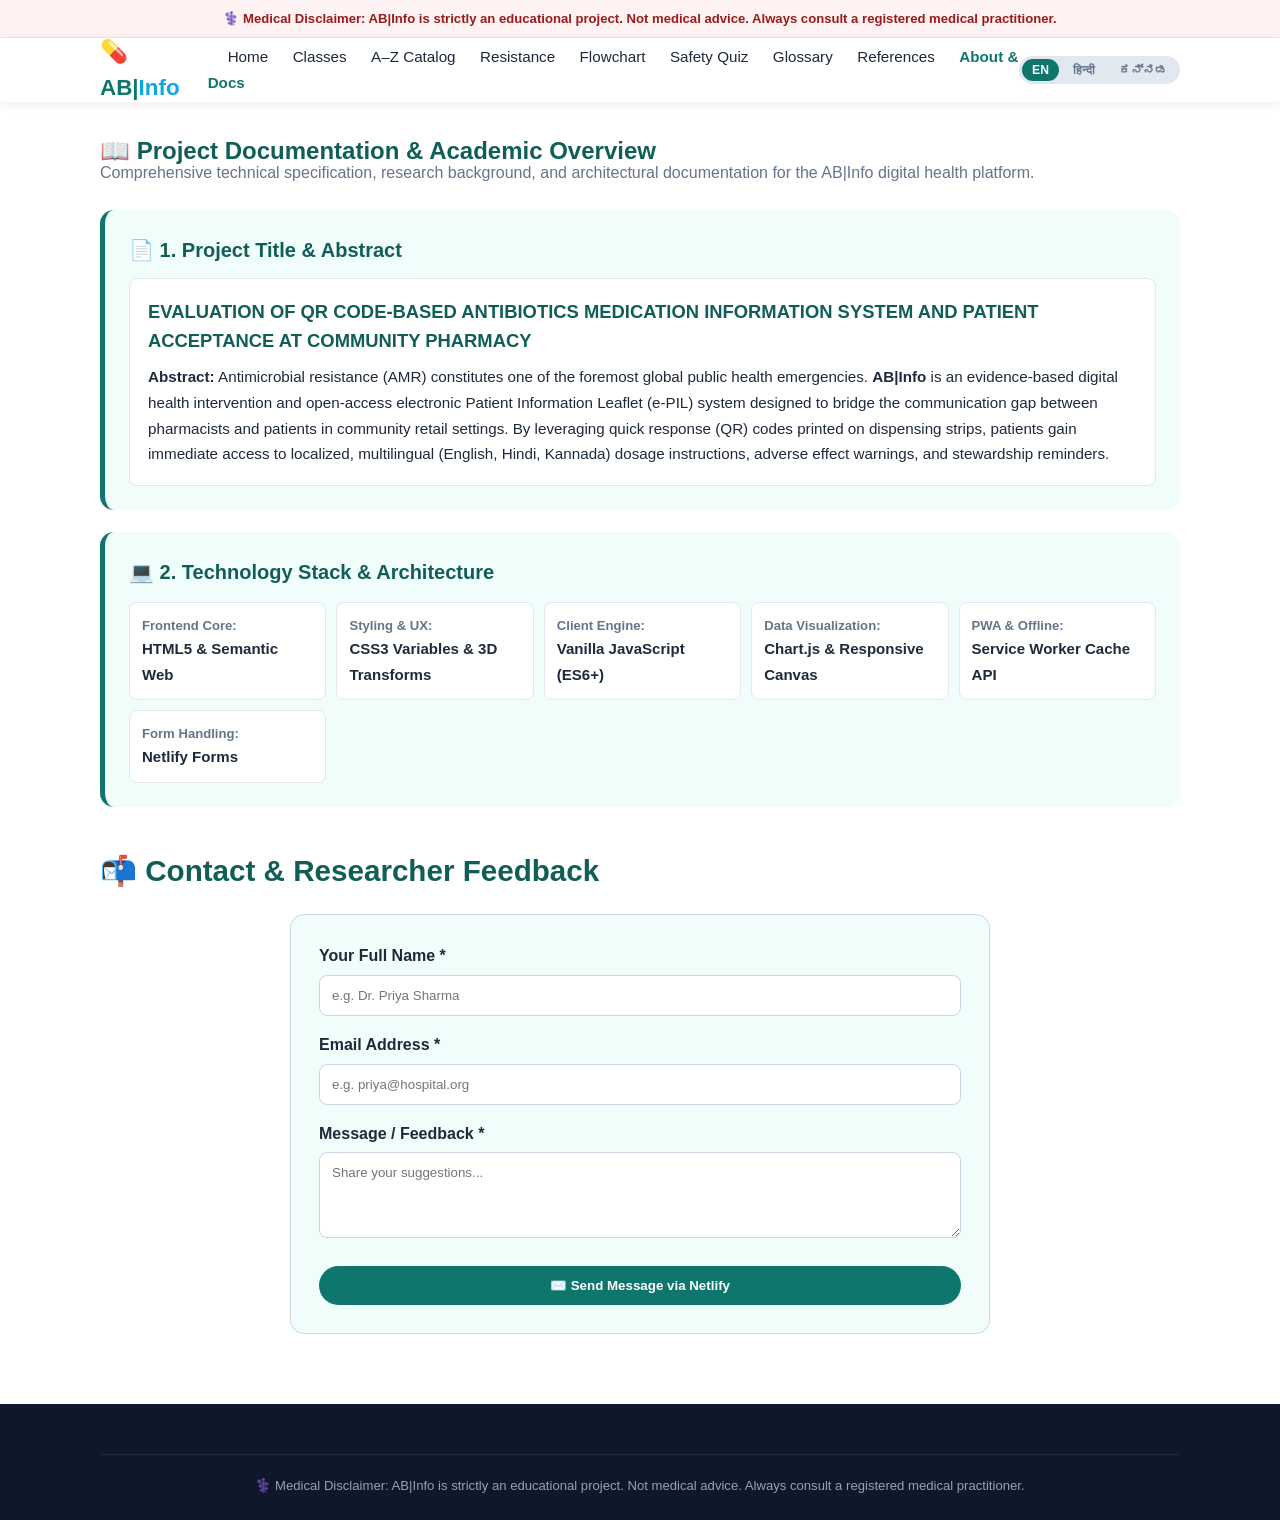
==== about.html @ 10c26415 "Add files via upload" ====
<!DOCTYPE html>
<html lang="en">
<head>
  <meta charset="UTF-8" />
  <meta name="viewport" content="width=device-width, initial-scale=1.0" />
  <title>About &amp; Project Documentation | AB|Info</title>
  <meta name="description" content="Academic project documentation: Abstract, Objectives, Architecture, Tech Stack, and Community Pharmacy QR Integration." />
  <link rel="icon" type="image/svg+xml" href="favicon.svg" />
  <link rel="manifest" href="manifest.json" />
  <meta name="theme-color" content="#0f766e" />
  <link rel="stylesheet" href="style.css" />
</head>
<body>

  <aside class="top-disclaimer-banner" role="note" aria-label="Medical Disclaimer">
    <div class="container">
      <span data-i18n="disclaimerText">⚕️ Medical Disclaimer: AB|Info is strictly an educational project. Not medical advice. Always consult a registered medical practitioner.</span>
    </div>
  </aside>

  <header class="navbar" role="banner">
    <div class="container nav-inner">
      <a href="index.html" class="logo" aria-label="AB|Info Homepage">💊 AB|<span>Info</span></a>
      <button class="menu-btn" id="menuBtn" aria-label="Toggle navigation menu" aria-expanded="false">☰</button>
      <nav class="nav-links" id="navLinks" role="navigation" aria-label="Main Navigation">
        <a href="index.html" data-i18n="navHome">Home</a>
        <a href="classes.html" data-i18n="navClasses">Classes (21)</a>
        <a href="index.html#drugs" data-i18n="navDatabase">A–Z Catalog</a>
        <a href="index.html#resistance" data-i18n="navResistance">Resistance</a>
        <a href="index.html#flowchart" data-i18n="navFlowchart">Flowchart</a>
        <a href="index.html#quiz" data-i18n="navQuiz">Quiz</a>
        <a href="glossary.html" data-i18n="navGlossary">Glossary</a>
        <a href="references.html" data-i18n="navReferences">References</a>
        <a href="about.html" class="active-nav" data-i18n="navAbout">About &amp; Docs</a>
      </nav>

      <div class="nav-utils">
        <div class="lang-selector" aria-label="Language selector">
          <button class="lang-btn active" data-lang="en">EN</button>
          <button class="lang-btn" data-lang="hi">हिन्दी</button>
          <button class="lang-btn" data-lang="kn">ಕನ್ನಡ</button>
        </div>
      </div>
    </div>
  </header>

  <main class="container">
    <section id="about-docs" style="margin-top: 30px;">
      <h1>📖 Project Documentation &amp; Academic Overview</h1>
      <p class="section-sub">Comprehensive technical specification, research background, and architectural documentation for the AB|Info digital health platform.</p>

      <article class="detail-card">
        <h2>📄 1. Project Title &amp; Abstract</h2>
        <div style="background: #ffffff; padding: 18px; border-radius: 8px; border: 1px solid #e2e8f0; margin-top: 10px;">
          <h3 style="color: var(--primary-dark); font-size: 1.15rem; margin-bottom: 8px;">
            EVALUATION OF QR CODE-BASED ANTIBIOTICS MEDICATION INFORMATION SYSTEM AND PATIENT ACCEPTANCE AT COMMUNITY PHARMACY
          </h3>
          <p style="color: var(--text); font-size: 0.95rem; line-height: 1.7;">
            <strong>Abstract:</strong> Antimicrobial resistance (AMR) constitutes one of the foremost global public health emergencies. <strong>AB|Info</strong> is an evidence-based digital health intervention and open-access electronic Patient Information Leaflet (e-PIL) system designed to bridge the communication gap between pharmacists and patients in community retail settings. By leveraging quick response (QR) codes printed on dispensing strips, patients gain immediate access to localized, multilingual (English, Hindi, Kannada) dosage instructions, adverse effect warnings, and stewardship reminders.
          </p>
        </div>
      </article>

      <article class="detail-card">
        <h2>💻 2. Technology Stack &amp; Architecture</h2>
        <div class="spectrum-grid" style="margin-top: 14px;">
          <div class="spectrum-item"><strong>Frontend Core:</strong> <span>HTML5 &amp; Semantic Web</span></div>
          <div class="spectrum-item"><strong>Styling &amp; UX:</strong> <span>CSS3 Variables &amp; 3D Transforms</span></div>
          <div class="spectrum-item"><strong>Client Engine:</strong> <span>Vanilla JavaScript (ES6+)</span></div>
          <div class="spectrum-item"><strong>Data Visualization:</strong> <span>Chart.js &amp; Responsive Canvas</span></div>
          <div class="spectrum-item"><strong>PWA &amp; Offline:</strong> <span>Service Worker Cache API</span></div>
          <div class="spectrum-item"><strong>Form Handling:</strong> <span>Netlify Forms</span></div>
        </div>
      </article>

      <!-- Feedback Form -->
      <section id="contact" style="margin-top: 40px;">
        <h2>📬 Contact &amp; Researcher Feedback</h2>
        <div style="background: var(--bg-light); border: 1px solid #cbd5e1; border-radius: var(--radius); padding: 28px; max-width: 700px; margin: 20px auto 0;">
          <form name="contact" method="POST" data-netlify="true" netlify-honeypot="bot-field" id="contactForm">
            <input type="hidden" name="form-name" value="contact" />
            <p style="display: none;"><label>Don’t fill this out: <input name="bot-field" /></label></p>

            <div style="margin-bottom: 16px;">
              <label for="name" style="display: block; font-weight: 600; margin-bottom: 6px;">Your Full Name *</label>
              <input type="text" id="name" name="name" required placeholder="e.g. Dr. Priya Sharma" style="width: 100%; padding: 12px; border: 1px solid #cbd5e1; border-radius: 8px;" />
            </div>

            <div style="margin-bottom: 16px;">
              <label for="email" style="display: block; font-weight: 600; margin-bottom: 6px;">Email Address *</label>
              <input type="email" id="email" name="email" required placeholder="e.g. priya@hospital.org" style="width: 100%; padding: 12px; border: 1px solid #cbd5e1; border-radius: 8px;" />
            </div>

            <div style="margin-bottom: 20px;">
              <label for="message" style="display: block; font-weight: 600; margin-bottom: 6px;">Message / Feedback *</label>
              <textarea id="message" name="message" rows="4" required placeholder="Share your suggestions..." style="width: 100%; padding: 12px; border: 1px solid #cbd5e1; border-radius: 8px; font-family: inherit;"></textarea>
            </div>

            <button type="submit" class="btn-primary" style="border: none; cursor: pointer; width: 100%;">
              ✉️ Send Message via Netlify
            </button>
          </form>
        </div>
      </section>
    </section>
  </main>

  <footer role="contentinfo">
    <div class="container">
      <div class="footer-bottom">
        <p data-i18n="disclaimerText">⚕️ Educational purposes only. Not medical advice. Always consult a registered medical practitioner.</p>
      </div>
    </div>
  </footer>

  <script src="i18n.js"></script>
  <script src="navbar.js"></script>
</body>
</html>
---- style.css ----
/* ===== RESET & VARIABLES ===== */
* { margin: 0; padding: 0; box-sizing: border-box; }

:root {
  --primary: #0f766e;
  --primary-dark: #115e59;
  --accent: #0ea5e9;
  --bg-light: #f0fdfa;
  --text: #1e293b;
  --text-muted: #64748b;
  --white: #ffffff;
  --radius: 14px;
}

body {
  font-family: "Segoe UI", -apple-system, BlinkMacSystemFont, Arial, sans-serif;
  color: var(--text);
  line-height: 1.6;
  background: var(--white);
}

.container { max-width: 1120px; margin: 0 auto; padding: 0 20px; }
h1, h2, h3 { color: var(--primary-dark); font-weight: 700; }
h2 { font-size: 1.85rem; margin: 40px 0 20px; }
.section-sub { color: var(--text-muted); margin: -10px 0 24px; font-size: 1rem; }

/* ===== MEDICAL DISCLAIMER BANNER ===== */
.top-disclaimer-banner {
  background: #fef2f2;
  border-bottom: 1px solid #fee2e2;
  padding: 8px 0;
  text-align: center;
  font-size: 0.82rem;
  color: #991b1b;
  font-weight: 600;
}

/* ===== DUAL LEARNING PATH BANNER ===== */
.path-selector-bar {
  background: #f1f5f9;
  border-bottom: 1px solid #cbd5e1;
  padding: 10px 0;
}
.path-inner {
  display: flex;
  align-items: center;
  justify-content: space-between;
  flex-wrap: wrap;
  gap: 10px;
}
.path-label {
  font-size: 0.88rem;
  font-weight: 700;
  color: var(--text);
}
.path-buttons {
  display: flex;
  gap: 8px;
  flex-wrap: wrap;
}
.path-btn {
  border: 1px solid #94a3b8;
  background: #ffffff;
  padding: 6px 14px;
  border-radius: 50px;
  font-size: 0.82rem;
  font-weight: 700;
  cursor: pointer;
  color: var(--text);
  transition: all 0.2s ease;
}
.path-btn:hover {
  border-color: var(--primary);
  color: var(--primary);
}
.path-btn.active {
  background: var(--primary);
  color: #ffffff;
  border-color: var(--primary);
  box-shadow: 0 2px 8px rgba(15, 118, 110, 0.25);
}

/* DUAL MODE VISIBILITY TOGGLES */
body.path-public .academic-view { display: none !important; }
body.path-academic .public-view { display: none !important; }

/* ===== NAVBAR ===== */
.navbar {
  position: sticky; top: 0; z-index: 100;
  background: var(--white);
  box-shadow: 0 2px 10px rgba(0,0,0,.08);
}
.nav-inner {
  display: flex; align-items: center; justify-content: space-between;
  height: 64px;
}
.logo { font-size: 1.4rem; font-weight: bold; color: var(--primary); text-decoration: none; }
.logo span { color: var(--accent); }
.nav-links a {
  margin-left: 20px; text-decoration: none;
  color: var(--text); font-weight: 500; font-size: 0.95rem;
}
.nav-links a:hover, .nav-links a.active-nav { color: var(--primary); font-weight: 700; }
.menu-btn { display: none; font-size: 1.5rem; background: none; border: none; cursor: pointer; color: var(--primary-dark); }

.nav-utils { display: flex; align-items: center; gap: 12px; }
.lang-selector {
  display: flex;
  gap: 4px;
  background: #e2e8f0;
  padding: 3px;
  border-radius: 50px;
}
.lang-btn {
  border: none;
  background: transparent;
  padding: 4px 10px;
  border-radius: 50px;
  font-size: 0.76rem;
  font-weight: 700;
  cursor: pointer;
  color: var(--text-muted);
}
.lang-btn.active {
  background: var(--primary);
  color: #ffffff;
}

/* ===== HERO ===== */
.hero {
  background: linear-gradient(135deg, #0f766e, #0284c7);
  color: var(--white);
  text-align: center;
  padding: 60px 20px 70px;
}
.hero h1 { font-size: clamp(1.8rem, 4vw, 2.8rem); margin-bottom: 12px; color: #ffffff; }
.hero p { max-width: 650px; margin: 0 auto 24px; opacity: .95; font-size: 1.05rem; }
.hero-note { font-size: .85rem; margin-top: 16px; opacity: .85; }

.search-box { text-align: center; }
.search-box input {
  width: 100%; max-width: 540px;
  padding: 14px 22px;
  border: none; border-radius: 50px;
  font-size: 1rem;
  box-shadow: 0 8px 24px rgba(0,0,0,.16);
  outline: none;
}

/* ===== FILTER TABS & BUTTONS ===== */
.filter-wrapper {
  display: flex; flex-wrap: wrap; gap: 8px; justify-content: center; margin: 20px 0 10px;
}
.filter-pill {
  border: 1px solid #cbd5e1; background: #ffffff;
  padding: 7px 16px; border-radius: 50px;
  font-size: 0.88rem; font-weight: 600;
  cursor: pointer; color: var(--text-muted);
  transition: all 0.2s ease;
}
.filter-pill:hover { border-color: var(--primary); color: var(--primary); }
.filter-pill.active {
  background: var(--primary); color: #ffffff; border-color: var(--primary);
}

.btn-primary {
  display: inline-block;
  background: var(--primary); color: #fff;
  padding: 12px 26px; border-radius: 50px;
  text-decoration: none; font-weight: 700;
  transition: background 0.2s ease;
}
.btn-primary:hover { background: var(--primary-dark); }

.btn-outline {
  background: #ffffff; color: var(--primary);
  border: 1.5px solid var(--primary);
  padding: 6px 14px; border-radius: 50px;
  font-size: 0.82rem; font-weight: 700; cursor: pointer;
}
.btn-outline.active { background: var(--primary); color: #ffffff; }

/* ===== BADGES & AWARE TAGS ===== */
.badge {
  display: inline-block; margin: 4px 4px 4px 0;
  padding: 3px 10px; border-radius: 50px;
  font-size: .74rem; font-weight: 700; color: var(--white);
}
.aware-access { background-color: #16a34a !important; color: #ffffff !important; }
.aware-watch { background-color: #d97706 !important; color: #ffffff !important; }
.aware-reserve { background-color: #dc2626 !important; color: #ffffff !important; }

.schedule-h1-tag {
  background: #fee2e2; color: #991b1b;
  border: 1px solid #f87171;
  padding: 2px 7px; border-radius: 4px;
  font-size: 0.72rem; font-weight: 800;
  letter-spacing: 0.5px;
}

/* ===== DRUG CARDS (GRID) ===== */
.drug-grid {
  display: grid; gap: 20px;
  grid-template-columns: repeat(auto-fill, minmax(280px, 1fr));
}
.drug-card {
  border: 1px solid #e2e8f0; border-radius: var(--radius);
  padding: 20px; text-decoration: none; color: inherit;
  display: flex; flex-direction: column; justify-content: space-between;
  transition: transform .2s ease, box-shadow .2s ease;
  background: #ffffff;
}
.drug-card:hover {
  transform: translateY(-4px); box-shadow: 0 12px 24px rgba(0,0,0,.10);
}
.drug-card h3 { font-size: 1.15rem; margin-bottom: 4px; color: var(--primary-dark); }
.brand-names { font-size: .84rem; color: var(--text-muted); font-style: italic; }
.treats-list { list-style: none; margin: 10px 0; font-size: 0.88rem; }
.treats-list li::before { content: "• "; color: var(--accent); font-weight: bold; }
.read-more { margin-top: 12px; font-size: .88rem; font-weight: 700; color: var(--accent); }
.no-results { text-align: center; padding: 40px 0; color: var(--text-muted); }

/* ===== INTERACTIVE SYMPTOM FLOWCHART ===== */
.flowchart-box {
  background: var(--bg-light);
  border: 2px solid #99f6e4;
  border-radius: var(--radius);
  padding: 28px;
}
.flow-card h3 { font-size: 1.25rem; margin-bottom: 18px; }
.flow-buttons {
  display: grid; gap: 12px;
  grid-template-columns: repeat(auto-fit, minmax(240px, 1fr));
}
.flow-btn {
  background: #ffffff; border: 1.5px solid #cbd5e1;
  padding: 14px 18px; border-radius: 10px;
  font-size: 0.95rem; font-weight: 600; text-align: left;
  cursor: pointer; transition: all 0.2s ease; color: var(--text);
}
.flow-btn:hover {
  border-color: var(--primary); background: #f0fdfa; transform: translateX(3px);
}
.flow-outcome {
  border-radius: 10px; padding: 22px;
}
.flow-viral {
  background: #fef2f2; border-left: 6px solid #dc2626; color: #991b1b;
}
.flow-viral h3 { color: #dc2626; }
.flow-eval {
  background: #fffbeb; border-left: 6px solid #d97706; color: #92400e;
}
.flow-eval h3 { color: #d97706; }
.flow-action {
  margin-top: 12px; background: rgba(255,255,255,0.7);
  padding: 10px 14px; border-radius: 6px; font-weight: 600;
}

/* ===== 3D MYTH-BUSTING FLIP CARDS ===== */
.flip-cards-grid {
  display: grid; gap: 20px;
  grid-template-columns: repeat(auto-fill, minmax(260px, 1fr));
}
.flip-card {
  background-color: transparent;
  height: 240px;
  perspective: 1000px;
  cursor: pointer;
}
.flip-card-inner {
  position: relative; width: 100%; height: 100%;
  text-align: center;
  transition: transform 0.6s cubic-bezier(0.4, 0, 0.2, 1);
  transform-style: preserve-3d;
  box-shadow: 0 4px 12px rgba(0,0,0,0.08);
  border-radius: var(--radius);
}
.flip-card:hover .flip-card-inner {
  transform: rotateY(180deg);
}
.flip-card-front, .flip-card-back {
  position: absolute; width: 100%; height: 100%;
  -webkit-backface-visibility: hidden;
  backface-visibility: hidden;
  border-radius: var(--radius);
  padding: 24px 20px;
  display: flex; flex-direction: column;
  justify-content: center; align-items: center;
}
.flip-card-front {
  background: #f8fafc; border: 1.5px solid #e2e8f0;
}
.flip-card-front h3 { color: #b91c1c; margin: 8px 0; font-size: 1.15rem; }
.flip-card-front p { font-size: 0.92rem; color: var(--text); font-style: italic; }
.flip-hint { margin-top: 12px; font-size: 0.76rem; color: var(--text-muted); font-weight: 700; text-transform: uppercase; }
.flip-icon { font-size: 2rem; }

.flip-card-back {
  background: #f0fdf4; border: 2px solid #22c55e;
  transform: rotateY(180deg);
}
.flip-card-back h3 { color: #15803d; margin: 8px 0; font-size: 1.15rem; }
.flip-card-back p { font-size: 0.88rem; color: #166534; line-height: 1.5; font-weight: 500; }

/* ===== 10-MCQ QUIZ ENGINE ===== */
.quiz-card {
  background: #ffffff; border: 1px solid #e2e8f0;
  border-radius: var(--radius); padding: 22px;
  margin-bottom: 18px; box-shadow: 0 2px 8px rgba(0,0,0,0.04);
}
.quiz-options { display: grid; gap: 8px; margin-top: 10px; }
.quiz-option-label {
  display: flex; align-items: center; gap: 10px;
  padding: 10px 14px; border: 1px solid #cbd5e1;
  border-radius: 8px; cursor: pointer; transition: background 0.15s;
}
.quiz-option-label:hover { background: var(--bg-light); border-color: var(--primary); }
.quiz-option-label input { cursor: pointer; }
.correct-opt { background: #dcfce7 !important; border-color: #22c55e !important; color: #15803d !important; font-weight: 700; }
.incorrect-opt { background: #fee2e2 !important; border-color: #ef4444 !important; color: #991b1b !important; }

/* ===== RESISTANCE SECTION (DARK THEME) ===== */
.resistance-section {
  margin-top: 60px; padding: 60px 0 50px;
  background: linear-gradient(135deg, #0f172a 0%, #134e4a 100%);
  color: #e2e8f0;
}
.resistance-title { color: #ffffff; font-size: 2rem; margin-bottom: 10px; }
.resistance-intro { max-width: 680px; color: #94a3b8; margin-bottom: 36px; }

.stat-grid {
  display: grid; gap: 18px;
  grid-template-columns: repeat(auto-fit, minmax(230px, 1fr));
}
.stat-card {
  background: rgba(255,255,255,.05); border: 1px solid rgba(255,255,255,.12);
  border-radius: var(--radius); padding: 24px 20px;
}
.stat-number { font-size: 2.8rem; font-weight: 800; color: #fbbf24; line-height: 1.1; }
.stat-label { margin: 10px 0 14px; font-size: .92rem; color: #cbd5e1; }
.stat-source {
  font-size: .74rem; text-transform: uppercase; color: #5eead4;
  background: rgba(94,234,212,.08); padding: 4px 10px; border-radius: 50px;
}

.trend-box {
  margin-top: 36px; background: rgba(255,255,255,.04);
  border: 1px solid rgba(255,255,255,.12); border-radius: var(--radius); padding: 26px;
}
.trend-box h3 { color: #fff; margin-bottom: 20px; }
.trend-row { display: flex; align-items: center; gap: 14px; margin-bottom: 14px; flex-wrap: wrap; }
.trend-label { width: 190px; flex-shrink: 0; font-size: .88rem; font-weight: 600; color: #cbd5e1; }
.trend-bars { flex: 1; min-width: 240px; }
.bar-track { display: flex; align-items: center; gap: 10px; margin: 4px 0; }
.bar-year { width: 34px; font-size: .75rem; color: #94a3b8; }
.bar-fill { height: 12px; border-radius: 50px; width: 0; transition: width 1.4s ease; }
.bar-fill.old { background: #475569; }
.bar-fill.new { background: #ef4444; }
.bar-val { font-size: .78rem; font-weight: 700; color: #e2e8f0; }
.stat-sources { margin-top: 26px; font-size: .78rem; color: #64748b; line-height: 1.7; }

/* ===== DETAIL MONOGRAPH PAGE ===== */
.back-link { display: inline-block; font-weight: 700; color: var(--primary); text-decoration: none; }
.back-link:hover { color: var(--accent); }

.detail-hero {
  border-radius: var(--radius); padding: 32px 28px;
  margin-top: 14px; border-top: 6px solid var(--primary);
}
.detail-hero h1 { font-size: clamp(1.6rem, 4vw, 2.4rem); margin: 8px 0 4px; }
.hero-desc { max-width: 680px; margin-top: 10px; font-size: 1.02rem; }

.detail-card {
  background: var(--bg-light); border-left: 5px solid var(--primary);
  border-radius: var(--radius); padding: 24px; margin: 22px 0;
}
.detail-card h2 { margin: 0 0 12px; font-size: 1.25rem; color: var(--primary-dark); }

.chip-list { list-style: none; display: flex; flex-wrap: wrap; gap: 8px; padding: 0; }
.chip-list li {
  background: #e0f2fe; color: #075985;
  padding: 5px 12px; border-radius: 50px;
  font-size: .84rem; font-weight: 600;
}
.plain-list { padding-left: 22px; font-size: 0.95rem; }

.spectrum-grid {
  display: grid; gap: 10px;
  grid-template-columns: repeat(auto-fit, minmax(180px, 1fr));
  margin-top: 12px;
}
.spectrum-item {
  background: #ffffff; padding: 12px;
  border-radius: 8px; border: 1px solid #e2e8f0;
}
.spectrum-item strong { display: block; font-size: 0.82rem; color: var(--text-muted); }
.spectrum-item span { font-size: 0.94rem; font-weight: 700; color: var(--text); }

.side-effect-list { list-style: none; padding: 0; }
.side-effect-list li { padding: 4px 0; }
.side-effect-list li::before { content: "• "; color: #f59e0b; font-weight: bold; }

.warn-box {
  background: #fef2f2; border-left: 5px solid #ef4444;
  border-radius: var(--radius); padding: 22px; margin: 24px 0;
}
.warn-box h2 { margin: 0 0 10px; font-size: 1.25rem; color: #b91c1c; }
.warn-box ul { padding-left: 20px; }

.tip-box {
  background: #f0fdf4; border-left: 5px solid #22c55e;
  border-radius: var(--radius); padding: 20px 24px; margin: 24px 0;
}
.tip-box h3 { color: #15803d; margin-bottom: 6px; }

.red-line-box {
  background: #fef2f2; border: 2px solid #ef4444; border-left: 10px solid #dc2626;
  border-radius: var(--radius); padding: 20px 24px; margin: 26px 0;
}
.red-line-box h3 { color: #991b1b; margin-bottom: 6px; }
.red-line-box p { font-size: 0.94rem; color: #7f1d1d; }

.safety-banner {
  display: grid; gap: 18px;
  grid-template-columns: repeat(auto-fit, minmax(250px, 1fr));
  background: #fffbeb; border: 2px solid #fcd34d;
  border-radius: var(--radius); padding: 24px;
}
.safety-item h3 { margin-bottom: 6px; color: #92400e; font-size: 1.15rem; }

/* ===== CLASSES & GLOSSARY CARDS ===== */
.class-grid, .glossary-grid {
  display: grid; gap: 20px;
  grid-template-columns: repeat(auto-fit, minmax(280px, 1fr));
}
.expanded-card, .glossary-card {
  background: var(--white); border: 1px solid #e2e8f0;
  border-radius: var(--radius); padding: 20px;
  transition: transform .2s ease, box-shadow .2s ease;
}
.expanded-card:hover, .glossary-card:hover {
  transform: translateY(-4px); box-shadow: 0 12px 24px rgba(15,118,110,.12);
}
.class-banner {
  height: 80px; display: flex; align-items: center; justify-content: center;
  border-radius: 10px; margin-bottom: 12px;
}
.class-banner span { font-size: 2.5rem; }
.class-details { margin-top: 14px; border-top: 1px dashed #cbd5e1; padding-top: 12px; }
.class-details summary { cursor: pointer; font-weight: 700; color: var(--accent); }
.mech-box { background: var(--bg-light); border-radius: 8px; padding: 12px; font-size: .88rem; margin: 12px 0; }
.drug-rows { list-style: none; padding: 0; margin-top: 8px; }
.drug-rows li {
  display: flex; justify-content: space-between; gap: 6px;
  padding: 6px 0; border-bottom: 1px dotted #e2e8f0; font-size: .88rem;
}
.class-india { margin-top: 12px; background: #fff7ed; border-left: 4px solid #f97316; border-radius: 6px; padding: 10px; font-size: .84rem; }

.detail-disclaimer { text-align: center; color: var(--text-muted); font-size: .85rem; margin: 30px auto; max-width: 600px; }
.detail-notfound { text-align: center; padding: 80px 20px; }

/* ===== FOOTER ===== */
footer {
  margin-top: 70px; background: #0f172a; color: #94a3b8; padding: 50px 0 24px;
}
.footer-grid {
  display: grid; gap: 30px;
  grid-template-columns: 2fr 1fr 1fr;
  margin-bottom: 36px;
}
.footer-logo { font-size: 1.4rem; color: #ffffff; margin-bottom: 10px; }
.footer-logo span { color: var(--accent); }
.footer-text { font-size: 0.9rem; line-height: 1.6; max-width: 360px; }
.footer-links { list-style: none; padding: 0; }
.footer-links li { margin-bottom: 8px; }
.footer-links a { color: #94a3b8; text-decoration: none; font-size: 0.9rem; }
.footer-links a:hover { color: #ffffff; }
.footer-bottom { border-top: 1px solid #1e293b; padding-top: 20px; text-align: center; font-size: 0.82rem; }

.btn-share {
  background: #25D366; color: #fff; border: none;
  padding: 9px 18px; border-radius: 50px;
  cursor: pointer; font-weight: 700; font-size: 0.88rem;
}

/* ===== RESPONSIVE MEDIA QUERIES ===== */
@media (max-width: 768px) {
  .menu-btn { display: block; }
  .nav-links {
    position: absolute; top: 64px; right: 0;
    background: var(--white); width: 240px;
    flex-direction: column; padding: 18px;
    box-shadow: 0 8px 20px rgba(0,0,0,.15);
    border-radius: 0 0 0 14px; display: none;
  }
  .nav-links.open { display: flex; }
  .nav-links a { margin: 10px 0; }
  .footer-grid { grid-template-columns: 1fr; }
  .trend-label { width: 100%; }
}

/* ===== PRINT STYLES ===== */
@media print {
  .navbar, footer, .top-disclaimer-banner, .path-selector-bar, .search-box, .filter-wrapper, .btn-primary, .btn-share, .back-link {
    display: none !important;
  }
  body { background: #fff !important; color: #000 !important; font-size: 11pt; }
  .detail-card, .warn-box, .tip-box, .detail-hero {
    border: 1px solid #94a3b8 !important; background: #fff !important;
    page-break-inside: avoid; box-shadow: none !important;
  }
}
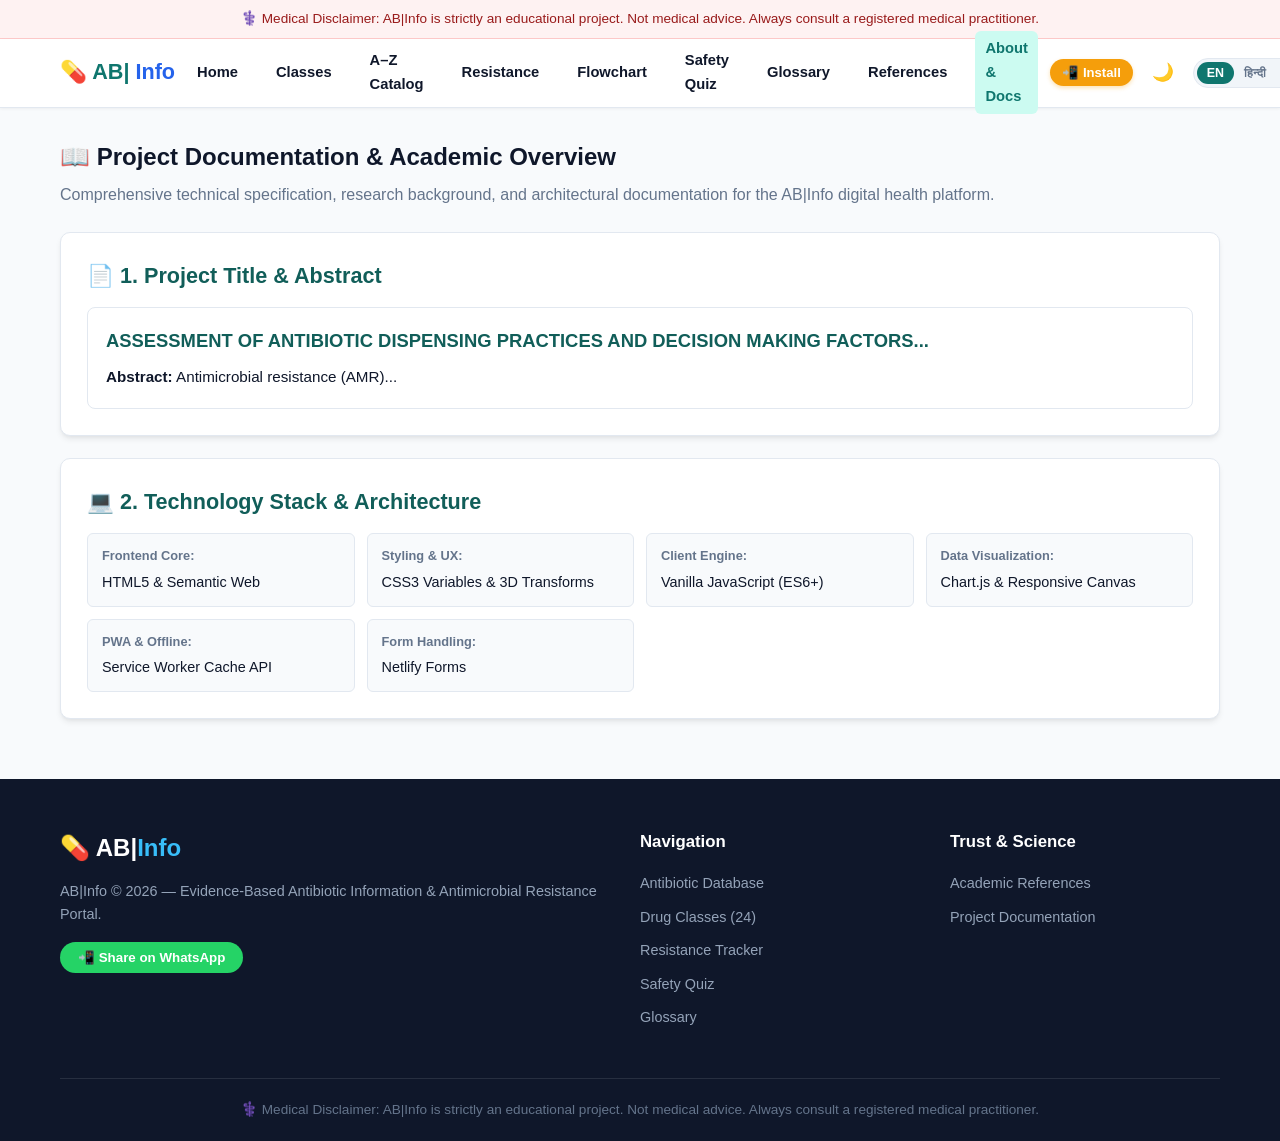
==== commit e7526be4: "Add files via upload" ====
--- a/about.html
+++ b/about.html
@@ -8,6 +8,15 @@
   <link rel="icon" type="image/svg+xml" href="favicon.svg" />
   <link rel="manifest" href="manifest.json" />
   <meta name="theme-color" content="#0f766e" />
+
+  <script>
+    (function() {
+      var saved = localStorage.getItem("abinfo_theme");
+      var theme = saved || (window.matchMedia("(prefers-color-scheme: dark)").matches ? "dark" : "light");
+      document.documentElement.setAttribute("data-theme", theme);
+    })();
+  </script>
+
   <link rel="stylesheet" href="style.css" />
 </head>
 <body>
@@ -24,7 +33,7 @@
       <button class="menu-btn" id="menuBtn" aria-label="Toggle navigation menu" aria-expanded="false">☰</button>
       <nav class="nav-links" id="navLinks" role="navigation" aria-label="Main Navigation">
         <a href="index.html" data-i18n="navHome">Home</a>
-        <a href="classes.html" data-i18n="navClasses">Classes (21)</a>
+        <a href="classes.html" data-i18n="navClasses">Classes (24)</a>
         <a href="index.html#drugs" data-i18n="navDatabase">A–Z Catalog</a>
         <a href="index.html#resistance" data-i18n="navResistance">Resistance</a>
         <a href="index.html#flowchart" data-i18n="navFlowchart">Flowchart</a>
@@ -35,13 +44,24 @@
       </nav>
 
       <div class="nav-utils">
+        <!-- PWA Install Button (Hidden until browser triggers install prompt) -->
+        <button id="pwaInstallBtn" class="btn-install" title="Install AB|Info App" hidden>
+          📲 <span>Install</span>
+        </button>
+
+        <!-- Dark / Light Mode Toggle Button -->
+        <button id="themeToggleBtn" class="theme-toggle-btn" aria-label="Toggle dark/light theme" title="Toggle theme">
+          🌙
+        </button>
+
+        <!-- Language Selector -->
         <div class="lang-selector" aria-label="Language selector">
           <button class="lang-btn active" data-lang="en">EN</button>
           <button class="lang-btn" data-lang="hi">हिन्दी</button>
           <button class="lang-btn" data-lang="kn">ಕನ್ನಡ</button>
         </div>
       </div>
-    </div>
+     </div> 
   </header>
 
   <main class="container">
@@ -51,13 +71,13 @@
 
       <article class="detail-card">
         <h2>📄 1. Project Title &amp; Abstract</h2>
-        <div style="background: #ffffff; padding: 18px; border-radius: 8px; border: 1px solid #e2e8f0; margin-top: 10px;">
-          <h3 style="color: var(--primary-dark); font-size: 1.15rem; margin-bottom: 8px;">
-            EVALUATION OF QR CODE-BASED ANTIBIOTICS MEDICATION INFORMATION SYSTEM AND PATIENT ACCEPTANCE AT COMMUNITY PHARMACY
-          </h3>
-          <p style="color: var(--text); font-size: 0.95rem; line-height: 1.7;">
-            <strong>Abstract:</strong> Antimicrobial resistance (AMR) constitutes one of the foremost global public health emergencies. <strong>AB|Info</strong> is an evidence-based digital health intervention and open-access electronic Patient Information Leaflet (e-PIL) system designed to bridge the communication gap between pharmacists and patients in community retail settings. By leveraging quick response (QR) codes printed on dispensing strips, patients gain immediate access to localized, multilingual (English, Hindi, Kannada) dosage instructions, adverse effect warnings, and stewardship reminders.
-          </p>
+        <div style="background: var(--bg-card, #ffffff); padding: 18px; border-radius: 8px; border: 1px solid var(--border-color, #e2e8f0); margin-top: 10px;">
+           <h3 style="color: var(--primary-dark); font-size: 1.15rem; margin-bottom: 8px;">
+              ASSESSMENT OF ANTIBIOTIC DISPENSING PRACTICES AND DECISION MAKING FACTORS...
+           </h3>
+           <p style="color: var(--text-main, var(--text)); font-size: 0.95rem; line-height: 1.7;">
+              <strong>Abstract:</strong> Antimicrobial resistance (AMR)...
+           </p>
         </div>
       </article>
 
@@ -73,40 +93,37 @@
         </div>
       </article>
 
-      <!-- Feedback Form -->
-      <section id="contact" style="margin-top: 40px;">
-        <h2>📬 Contact &amp; Researcher Feedback</h2>
-        <div style="background: var(--bg-light); border: 1px solid #cbd5e1; border-radius: var(--radius); padding: 28px; max-width: 700px; margin: 20px auto 0;">
-          <form name="contact" method="POST" data-netlify="true" netlify-honeypot="bot-field" id="contactForm">
-            <input type="hidden" name="form-name" value="contact" />
-            <p style="display: none;"><label>Don’t fill this out: <input name="bot-field" /></label></p>
-
-            <div style="margin-bottom: 16px;">
-              <label for="name" style="display: block; font-weight: 600; margin-bottom: 6px;">Your Full Name *</label>
-              <input type="text" id="name" name="name" required placeholder="e.g. Dr. Priya Sharma" style="width: 100%; padding: 12px; border: 1px solid #cbd5e1; border-radius: 8px;" />
-            </div>
-
-            <div style="margin-bottom: 16px;">
-              <label for="email" style="display: block; font-weight: 600; margin-bottom: 6px;">Email Address *</label>
-              <input type="email" id="email" name="email" required placeholder="e.g. priya@hospital.org" style="width: 100%; padding: 12px; border: 1px solid #cbd5e1; border-radius: 8px;" />
-            </div>
-
-            <div style="margin-bottom: 20px;">
-              <label for="message" style="display: block; font-weight: 600; margin-bottom: 6px;">Message / Feedback *</label>
-              <textarea id="message" name="message" rows="4" required placeholder="Share your suggestions..." style="width: 100%; padding: 12px; border: 1px solid #cbd5e1; border-radius: 8px; font-family: inherit;"></textarea>
-            </div>
-
-            <button type="submit" class="btn-primary" style="border: none; cursor: pointer; width: 100%;">
-              ✉️ Send Message via Netlify
-            </button>
-          </form>
-        </div>
-      </section>
     </section>
   </main>
 
   <footer role="contentinfo">
     <div class="container">
+      <div class="footer-grid">
+        <div class="footer-col">
+          <h3 class="footer-logo">💊 AB|<span>Info</span></h3>
+          <p class="footer-text" data-i18n="footerRights">AB|Info © 2026 — Evidence-Based Antibiotic Information &amp; Antimicrobial Resistance Portal.</p>
+          <div class="footer-share-btn">
+            <button class="btn-share" onclick="shareOnWhatsApp()" data-i18n="whatsappShareBtn">📲 Share on WhatsApp</button>
+          </div>
+        </div>
+        <div class="footer-col">
+          <h4>Navigation</h4>
+          <ul class="footer-links">
+            <li><a href="index.html#drugs">Antibiotic Database</a></li>
+            <li><a href="classes.html">Drug Classes (24)</a></li>
+            <li><a href="index.html#resistance">Resistance Tracker</a></li>
+            <li><a href="index.html#quiz">Safety Quiz</a></li>
+            <li><a href="glossary.html">Glossary</a></li>
+          </ul>
+        </div>
+        <div class="footer-col">
+          <h4>Trust &amp; Science</h4>
+          <ul class="footer-links">
+            <li><a href="references.html" data-i18n="footerRefLink">Academic References</a></li>
+            <li><a href="about.html" data-i18n="footerDocsLink">Project Documentation</a></li>
+          </ul>
+        </div>
+      </div>
       <div class="footer-bottom">
         <p data-i18n="disclaimerText">⚕️ Educational purposes only. Not medical advice. Always consult a registered medical practitioner.</p>
       </div>
--- a/style.css
+++ b/style.css
@@ -1,513 +1,1686 @@
-/* ===== RESET & VARIABLES ===== */
-* { margin: 0; padding: 0; box-sizing: border-box; }
+/* ===== AB|INFO CORE DESIGN SYSTEM & STYLESHEET ===== */
 
 :root {
   --primary: #0f766e;
   --primary-dark: #115e59;
-  --accent: #0ea5e9;
-  --bg-light: #f0fdfa;
-  --text: #1e293b;
+  --primary-light: #ccfbf1;
+  --primary-rgb: 15, 118, 110;
+  --accent: #2563eb;
+  --text: #0f172a;
   --text-muted: #64748b;
-  --white: #ffffff;
-  --radius: 14px;
+  --bg-light: #f8fafc;
+  --bg-white: #ffffff;
+  --border: #e2e8f0;
+  --radius: 10px;
+  --radius-sm: 6px;
+  --radius-full: 9999px;
+  --shadow: 0 4px 6px -1px rgba(0, 0, 0, 0.08), 0 2px 4px -2px rgba(0, 0, 0, 0.05);
+  --shadow-lg: 0 10px 15px -3px rgba(0, 0, 0, 0.1), 0 4px 6px -4px rgba(0, 0, 0, 0.08);
+  --font: -apple-system, BlinkMacSystemFont, "Segoe UI", Roboto, "Helvetica Neue", Arial, sans-serif;
+}
+
+*, *::before, *::after {
+  box-sizing: border-box;
+  margin: 0;
+  padding: 0;
 }
 
 body {
-  font-family: "Segoe UI", -apple-system, BlinkMacSystemFont, Arial, sans-serif;
+  font-family: var(--font);
+  background-color: var(--bg-light);
   color: var(--text);
   line-height: 1.6;
-  background: var(--white);
-}
-
-.container { max-width: 1120px; margin: 0 auto; padding: 0 20px; }
-h1, h2, h3 { color: var(--primary-dark); font-weight: 700; }
-h2 { font-size: 1.85rem; margin: 40px 0 20px; }
-.section-sub { color: var(--text-muted); margin: -10px 0 24px; font-size: 1rem; }
-
-/* ===== MEDICAL DISCLAIMER BANNER ===== */
+  -webkit-font-smoothing: antialiased;
+}
+
+.container {
+  max-width: 1200px;
+  margin: 0 auto;
+  padding: 0 20px;
+}
+
+/* ===== MEDICAL DISCLAIMER TOP BANNER ===== */
 .top-disclaimer-banner {
   background: #fef2f2;
-  border-bottom: 1px solid #fee2e2;
+  color: #991b1b;
+  border-bottom: 1px solid #fecaca;
+  font-size: 0.85rem;
   padding: 8px 0;
   text-align: center;
-  font-size: 0.82rem;
-  color: #991b1b;
+  font-weight: 500;
+}
+
+/* ===== NAVBAR ===== */
+.navbar {
+  background: var(--bg-white);
+  border-bottom: 1px solid var(--border);
+  position: sticky;
+  top: 0;
+  z-index: 1000;
+  box-shadow: 0 1px 3px rgba(0, 0, 0, 0.05);
+}
+
+.nav-inner {
+  display: flex;
+  align-items: center;
+  justify-content: space-between;
+  height: 68px;
+}
+
+.logo {
+  font-size: 1.45rem;
+  font-weight: 800;
+  text-decoration: none;
+  color: var(--primary);
+  display: flex;
+  align-items: center;
+  gap: 4px;
+}
+
+.logo span {
+  color: var(--accent);
+}
+
+.nav-links {
+  display: flex;
+  gap: 18px;
+  align-items: center;
+}
+
+.nav-links a {
+  text-decoration: none;
+  color: var(--text);
+  font-size: 0.92rem;
   font-weight: 600;
+  transition: color 0.2s;
+  padding: 6px 10px;
+  border-radius: var(--radius-sm);
+}
+
+.nav-links a:hover,
+.nav-links a.active-nav {
+  color: var(--primary);
+  background: var(--primary-light);
+}
+
+.menu-btn {
+  display: none;
+  background: none;
+  border: none;
+  font-size: 1.6rem;
+  cursor: pointer;
+  color: var(--text);
+  padding: 6px;
+}
+
+.nav-utils {
+  display: flex;
+  align-items: center;
+  gap: 12px;
+}
+
+.lang-selector {
+  display: flex;
+  background: #f1f5f9;
+  border-radius: var(--radius-full);
+  padding: 3px;
+  border: 1px solid var(--border);
+}
+
+.lang-btn {
+  background: none;
+  border: none;
+  padding: 4px 10px;
+  font-size: 0.78rem;
+  font-weight: 700;
+  cursor: pointer;
+  border-radius: var(--radius-full);
+  color: var(--text-muted);
+  transition: all 0.2s;
+}
+
+.lang-btn.active {
+  background: var(--primary);
+  color: #ffffff;
 }
 
 /* ===== DUAL LEARNING PATH BANNER ===== */
 .path-selector-bar {
   background: #f1f5f9;
-  border-bottom: 1px solid #cbd5e1;
+  border-bottom: 1px solid var(--border);
   padding: 10px 0;
 }
+
 .path-inner {
   display: flex;
   align-items: center;
-  justify-content: space-between;
+  justify-content: center;
   flex-wrap: wrap;
-  gap: 10px;
-}
+  gap: 12px;
+}
+
 .path-label {
   font-size: 0.88rem;
   font-weight: 700;
-  color: var(--text);
-}
+  color: var(--text-muted);
+}
+
 .path-buttons {
   display: flex;
   gap: 8px;
-  flex-wrap: wrap;
-}
+}
+
 .path-btn {
-  border: 1px solid #94a3b8;
-  background: #ffffff;
+  background: var(--bg-white);
+  border: 1px solid #cbd5e1;
   padding: 6px 14px;
-  border-radius: 50px;
-  font-size: 0.82rem;
-  font-weight: 700;
+  border-radius: var(--radius-full);
+  font-size: 0.84rem;
+  font-weight: 600;
   cursor: pointer;
   color: var(--text);
-  transition: all 0.2s ease;
-}
-.path-btn:hover {
-  border-color: var(--primary);
-  color: var(--primary);
-}
+  transition: all 0.2s;
+}
+
 .path-btn.active {
   background: var(--primary);
   color: #ffffff;
   border-color: var(--primary);
-  box-shadow: 0 2px 8px rgba(15, 118, 110, 0.25);
-}
-
-/* DUAL MODE VISIBILITY TOGGLES */
-body.path-public .academic-view { display: none !important; }
-body.path-academic .public-view { display: none !important; }
-
-/* ===== NAVBAR ===== */
-.navbar {
-  position: sticky; top: 0; z-index: 100;
-  background: var(--white);
-  box-shadow: 0 2px 10px rgba(0,0,0,.08);
-}
-.nav-inner {
-  display: flex; align-items: center; justify-content: space-between;
-  height: 64px;
-}
-.logo { font-size: 1.4rem; font-weight: bold; color: var(--primary); text-decoration: none; }
-.logo span { color: var(--accent); }
-.nav-links a {
-  margin-left: 20px; text-decoration: none;
-  color: var(--text); font-weight: 500; font-size: 0.95rem;
-}
-.nav-links a:hover, .nav-links a.active-nav { color: var(--primary); font-weight: 700; }
-.menu-btn { display: none; font-size: 1.5rem; background: none; border: none; cursor: pointer; color: var(--primary-dark); }
-
-.nav-utils { display: flex; align-items: center; gap: 12px; }
-.lang-selector {
-  display: flex;
-  gap: 4px;
-  background: #e2e8f0;
-  padding: 3px;
-  border-radius: 50px;
-}
-.lang-btn {
+  box-shadow: 0 2px 4px rgba(15, 118, 110, 0.2);
+}
+
+/* Dual Learning Path Dynamic Display */
+body.mode-public .academic-view {
+  display: none !important;
+}
+
+body.mode-academic .public-view {
+  display: none !important;
+}
+
+/* ===== HERO SECTION ===== */
+.hero {
+  background: linear-gradient(135deg, #0f766e 0%, #115e59 100%);
+  color: #ffffff;
+  padding: 56px 0 46px;
+  text-align: center;
+}
+
+.hero h1 {
+  font-size: 2.5rem;
+  font-weight: 800;
+  margin-bottom: 14px;
+  letter-spacing: -0.02em;
+}
+
+.hero p {
+  font-size: 1.15rem;
+  max-width: 720px;
+  margin: 0 auto 28px;
+  opacity: 0.95;
+  line-height: 1.6;
+}
+
+.hero-note {
+  font-size: 0.85rem !important;
+  opacity: 0.8 !important;
+  margin-top: 14px !important;
+}
+
+.search-box {
+  max-width: 680px;
+  margin: 0 auto;
+}
+
+.search-box input {
+  width: 100%;
+  padding: 16px 22px;
+  font-size: 1.05rem;
+  border: 2px solid transparent;
+  border-radius: var(--radius-full);
+  background: var(--bg-white);
+  color: var(--text);
+  box-shadow: var(--shadow-lg);
+  outline: none;
+  transition: border-color 0.2s, box-shadow 0.2s;
+}
+
+.search-box input:focus {
+  border-color: var(--accent);
+  box-shadow: 0 0 0 4px rgba(37, 99, 235, 0.2);
+}
+
+.section-sub {
+  color: var(--text-muted);
+  font-size: 1rem;
+  margin-top: 6px;
+  margin-bottom: 24px;
+}
+
+.btn-primary {
+  display: inline-block;
+  background: var(--primary);
+  color: #ffffff;
+  padding: 12px 24px;
+  border-radius: var(--radius-sm);
+  text-decoration: none;
+  font-weight: 700;
+  transition: background 0.2s, transform 0.1s;
+}
+
+.btn-primary:hover {
+  background: var(--primary-dark);
+}
+
+.btn-outline {
+  display: inline-block;
+  background: var(--bg-white);
+  color: var(--primary);
+  border: 1px solid var(--primary);
+  padding: 8px 16px;
+  border-radius: var(--radius-sm);
+  text-decoration: none;
+  font-weight: 600;
+  cursor: pointer;
+  transition: all 0.2s;
+}
+
+.btn-outline:hover,
+.btn-outline.active {
+  background: var(--primary);
+  color: #ffffff;
+}
+
+.btn-share {
+  background: #25d366;
+  color: #ffffff;
   border: none;
-  background: transparent;
-  padding: 4px 10px;
-  border-radius: 50px;
+  padding: 8px 18px;
+  border-radius: var(--radius-full);
+  cursor: pointer;
+  font-weight: 700;
+  display: inline-flex;
+  align-items: center;
+  gap: 6px;
+  transition: opacity 0.2s;
+}
+
+.btn-share:hover {
+  opacity: 0.9;
+}
+
+.filter-wrapper {
+  display: flex;
+  flex-wrap: wrap;
+  gap: 10px;
+  margin-bottom: 24px;
+}
+
+.filter-pill {
+  background: var(--bg-white);
+  border: 1px solid var(--border);
+  padding: 8px 16px;
+  border-radius: var(--radius-full);
+  font-size: 0.88rem;
+  font-weight: 600;
+  color: var(--text);
+  cursor: pointer;
+  transition: all 0.2s;
+}
+
+.filter-pill:hover,
+.filter-pill.active {
+  background: var(--primary);
+  color: #ffffff;
+  border-color: var(--primary);
+}
+
+.drug-grid,
+.class-grid,
+.glossary-grid {
+  display: grid;
+  grid-template-columns: repeat(auto-fill, minmax(330px, 1fr));
+  gap: 22px;
+}
+
+.drug-card,
+.class-card,
+.glossary-card {
+  background: var(--bg-white);
+  border: 1px solid var(--border);
+  border-radius: var(--radius);
+  padding: 22px;
+  box-shadow: var(--shadow);
+  display: flex;
+  flex-direction: column;
+  transition: transform 0.2s, box-shadow 0.2s;
+}
+
+.drug-card:hover,
+.class-card:hover,
+.glossary-card:hover {
+  transform: translateY(-3px);
+  box-shadow: var(--shadow-lg);
+}
+
+.badge {
+  display: inline-block;
+  padding: 3px 10px;
+  border-radius: var(--radius-full);
   font-size: 0.76rem;
   font-weight: 700;
+  color: #ffffff;
+}
+
+.aware-access {
+  background: #16a34a !important;
+}
+
+.aware-watch {
+  background: #d97706 !important;
+}
+
+.aware-reserve {
+  background: #dc2626 !important;
+}
+
+.schedule-h1-tag {
+  background: #fee2e2;
+  color: #991b1b;
+  padding: 3px 8px;
+  border-radius: 4px;
+  font-size: 0.74rem;
+  font-weight: 700;
+}
+
+.chip-list {
+  list-style: none;
+  display: flex;
+  flex-wrap: wrap;
+  gap: 6px;
+}
+
+.chip-list li {
+  background: #f1f5f9;
+  color: #334155;
+  font-size: 0.8rem;
+  padding: 3px 9px;
+  border-radius: 4px;
+  font-weight: 500;
+}
+
+.side-effect-list,
+.plain-list {
+  padding-left: 20px;
+  margin-top: 8px;
+  font-size: 0.92rem;
+}
+
+.side-effect-list li,
+.plain-list li {
+  margin-bottom: 6px;
+}
+
+.class-banner {
+  height: 60px;
+  border-radius: 8px 8px 0 0;
+  display: flex;
+  align-items: center;
+  justify-content: center;
+  font-size: 1.8rem;
+  margin: -22px -22px 16px -22px;
+}
+
+.class-details {
+  margin-top: 14px;
+  border-top: 1px solid var(--border);
+  padding-top: 12px;
+}
+
+.class-details summary {
   cursor: pointer;
+  font-weight: 700;
+  color: var(--primary);
+  font-size: 0.92rem;
+  user-select: none;
+}
+
+.mech-box {
+  background: var(--bg-light);
+  border-left: 3px solid var(--accent);
+  padding: 10px 14px;
+  border-radius: 4px;
+  margin: 12px 0;
+  font-size: 0.88rem;
+}
+
+.class-india {
+  background: #f0fdf4;
+  border-left: 3px solid #16a34a;
+  padding: 10px 14px;
+  border-radius: 4px;
+  margin-top: 12px;
+  font-size: 0.88rem;
+}
+
+.drug-rows {
+  list-style: none;
+  margin-top: 8px;
+}
+
+.drug-rows li {
+  padding: 6px 0;
+  border-bottom: 1px dotted var(--border);
+  font-size: 0.9rem;
+}
+
+.detail-hero {
+  border-top: 6px solid var(--primary);
+  background: var(--bg-white);
+  border-radius: var(--radius);
+  padding: 30px;
+  margin: 20px 0;
+  box-shadow: var(--shadow);
+}
+
+.detail-hero h1 {
+  font-size: 2.2rem;
+  color: var(--text);
+  margin-bottom: 6px;
+}
+
+.detail-hero .brand-names {
   color: var(--text-muted);
-}
-.lang-btn.active {
-  background: var(--primary);
+  font-size: 1.05rem;
+  margin-bottom: 12px;
+}
+
+.hero-desc {
+  font-size: 1.05rem;
+  color: var(--text);
+  line-height: 1.6;
+}
+
+.detail-card {
+  background: var(--bg-white);
+  border: 1px solid var(--border);
+  border-radius: var(--radius);
+  padding: 26px;
+  margin-bottom: 22px;
+  box-shadow: var(--shadow);
+}
+
+.detail-card h2 {
+  font-size: 1.35rem;
+  color: var(--primary-dark);
+  margin-bottom: 14px;
+  display: flex;
+  align-items: center;
+  gap: 8px;
+}
+
+.spectrum-grid {
+  display: grid;
+  grid-template-columns: repeat(auto-fit, minmax(220px, 1fr));
+  gap: 12px;
+  margin-top: 12px;
+}
+
+.spectrum-item {
+  background: var(--bg-light);
+  border: 1px solid var(--border);
+  border-radius: var(--radius-sm);
+  padding: 12px 14px;
+  font-size: 0.9rem;
+}
+
+.spectrum-item strong {
+  display: block;
+  color: var(--text-muted);
+  font-size: 0.8rem;
+  margin-bottom: 4px;
+}
+
+.red-line-box {
+  background: #fef2f2;
+  border: 1px solid #fecaca;
+  border-left: 6px solid #dc2626;
+  border-radius: var(--radius);
+  padding: 20px;
+  margin-bottom: 22px;
+}
+
+.red-line-box h3 {
+  color: #991b1b;
+  margin-bottom: 6px;
+}
+
+.warn-box {
+  background: #fffbeb;
+  border-left: 5px solid #f59e0b;
+  padding: 18px;
+  border-radius: var(--radius-sm);
+  margin-bottom: 22px;
+}
+
+.tip-box {
+  background: #eff6ff;
+  border-left: 5px solid #3b82f6;
+  padding: 18px;
+  border-radius: var(--radius-sm);
+  margin-bottom: 22px;
+}
+
+.detail-disclaimer {
+  font-size: 0.84rem;
+  color: var(--text-muted);
+  text-align: center;
+  margin: 30px 0;
+}
+
+.flowchart-box {
+  background: var(--bg-white);
+  border: 1px solid var(--border);
+  border-radius: var(--radius);
+  padding: 30px;
+  box-shadow: var(--shadow);
+}
+
+.flow-card {
+  text-align: center;
+  max-width: 650px;
+  margin: 0 auto;
+}
+
+.flow-badge {
+  display: inline-block;
+  padding: 4px 12px;
+  border-radius: var(--radius-full);
+  font-size: 0.8rem;
+  font-weight: 800;
+  margin-bottom: 10px;
+}
+
+.flow-viral .flow-badge {
+  background: #fee2e2;
+  color: #991b1b;
+}
+
+.flow-bacterial .flow-badge {
+  background: #dbeafe;
+  color: #1e40af;
+}
+
+.flow-warning .flow-badge {
+  background: #fef3c7;
+  color: #92400e;
+}
+
+.flow-options {
+  display: flex;
+  flex-direction: column;
+  gap: 10px;
+}
+
+.flow-opt-btn {
+  background: var(--bg-light);
+  border: 1px solid var(--border);
+  padding: 14px 20px;
+  border-radius: var(--radius-sm);
+  font-size: 0.98rem;
+  font-weight: 600;
+  cursor: pointer;
+  text-align: left;
+  transition: all 0.2s;
+}
+
+.flow-opt-btn:hover {
+  background: var(--primary-light);
+  border-color: var(--primary);
+  color: var(--primary-dark);
+}
+
+.resistance-section {
+  background: #0f172a;
   color: #ffffff;
-}
-
-/* ===== HERO ===== */
-.hero {
-  background: linear-gradient(135deg, #0f766e, #0284c7);
-  color: var(--white);
+  padding: 60px 0;
+  border-radius: var(--radius);
+  margin: 50px 0;
+}
+
+.resistance-title {
+  color: #ffffff;
+  font-size: 2.2rem;
+  margin-bottom: 12px;
   text-align: center;
-  padding: 60px 20px 70px;
-}
-.hero h1 { font-size: clamp(1.8rem, 4vw, 2.8rem); margin-bottom: 12px; color: #ffffff; }
-.hero p { max-width: 650px; margin: 0 auto 24px; opacity: .95; font-size: 1.05rem; }
-.hero-note { font-size: .85rem; margin-top: 16px; opacity: .85; }
-
-.search-box { text-align: center; }
-.search-box input {
-  width: 100%; max-width: 540px;
-  padding: 14px 22px;
-  border: none; border-radius: 50px;
-  font-size: 1rem;
-  box-shadow: 0 8px 24px rgba(0,0,0,.16);
-  outline: none;
-}
-
-/* ===== FILTER TABS & BUTTONS ===== */
-.filter-wrapper {
-  display: flex; flex-wrap: wrap; gap: 8px; justify-content: center; margin: 20px 0 10px;
-}
-.filter-pill {
-  border: 1px solid #cbd5e1; background: #ffffff;
-  padding: 7px 16px; border-radius: 50px;
-  font-size: 0.88rem; font-weight: 600;
-  cursor: pointer; color: var(--text-muted);
-  transition: all 0.2s ease;
-}
-.filter-pill:hover { border-color: var(--primary); color: var(--primary); }
-.filter-pill.active {
-  background: var(--primary); color: #ffffff; border-color: var(--primary);
-}
-
-.btn-primary {
-  display: inline-block;
-  background: var(--primary); color: #fff;
-  padding: 12px 26px; border-radius: 50px;
-  text-decoration: none; font-weight: 700;
-  transition: background 0.2s ease;
-}
-.btn-primary:hover { background: var(--primary-dark); }
-
-.btn-outline {
-  background: #ffffff; color: var(--primary);
-  border: 1.5px solid var(--primary);
-  padding: 6px 14px; border-radius: 50px;
-  font-size: 0.82rem; font-weight: 700; cursor: pointer;
-}
-.btn-outline.active { background: var(--primary); color: #ffffff; }
-
-/* ===== BADGES & AWARE TAGS ===== */
-.badge {
-  display: inline-block; margin: 4px 4px 4px 0;
-  padding: 3px 10px; border-radius: 50px;
-  font-size: .74rem; font-weight: 700; color: var(--white);
-}
-.aware-access { background-color: #16a34a !important; color: #ffffff !important; }
-.aware-watch { background-color: #d97706 !important; color: #ffffff !important; }
-.aware-reserve { background-color: #dc2626 !important; color: #ffffff !important; }
-
-.schedule-h1-tag {
-  background: #fee2e2; color: #991b1b;
-  border: 1px solid #f87171;
-  padding: 2px 7px; border-radius: 4px;
-  font-size: 0.72rem; font-weight: 800;
-  letter-spacing: 0.5px;
-}
-
-/* ===== DRUG CARDS (GRID) ===== */
-.drug-grid {
-  display: grid; gap: 20px;
-  grid-template-columns: repeat(auto-fill, minmax(280px, 1fr));
-}
-.drug-card {
-  border: 1px solid #e2e8f0; border-radius: var(--radius);
-  padding: 20px; text-decoration: none; color: inherit;
-  display: flex; flex-direction: column; justify-content: space-between;
-  transition: transform .2s ease, box-shadow .2s ease;
-  background: #ffffff;
-}
-.drug-card:hover {
-  transform: translateY(-4px); box-shadow: 0 12px 24px rgba(0,0,0,.10);
-}
-.drug-card h3 { font-size: 1.15rem; margin-bottom: 4px; color: var(--primary-dark); }
-.brand-names { font-size: .84rem; color: var(--text-muted); font-style: italic; }
-.treats-list { list-style: none; margin: 10px 0; font-size: 0.88rem; }
-.treats-list li::before { content: "• "; color: var(--accent); font-weight: bold; }
-.read-more { margin-top: 12px; font-size: .88rem; font-weight: 700; color: var(--accent); }
-.no-results { text-align: center; padding: 40px 0; color: var(--text-muted); }
-
-/* ===== INTERACTIVE SYMPTOM FLOWCHART ===== */
-.flowchart-box {
-  background: var(--bg-light);
-  border: 2px solid #99f6e4;
+}
+
+.resistance-intro {
+  color: #94a3b8;
+  max-width: 800px;
+  margin: 0 auto 36px;
+  text-align: center;
+  font-size: 1.05rem;
+  line-height: 1.6;
+}
+
+.stat-grid {
+  display: grid;
+  grid-template-columns: repeat(auto-fit, minmax(240px, 1fr));
+  gap: 20px;
+}
+
+.stat-card {
+  background: rgba(255, 255, 255, 0.05);
+  border: 1px solid rgba(255, 255, 255, 0.1);
   border-radius: var(--radius);
-  padding: 28px;
-}
-.flow-card h3 { font-size: 1.25rem; margin-bottom: 18px; }
-.flow-buttons {
-  display: grid; gap: 12px;
-  grid-template-columns: repeat(auto-fit, minmax(240px, 1fr));
-}
-.flow-btn {
-  background: #ffffff; border: 1.5px solid #cbd5e1;
-  padding: 14px 18px; border-radius: 10px;
-  font-size: 0.95rem; font-weight: 600; text-align: left;
-  cursor: pointer; transition: all 0.2s ease; color: var(--text);
-}
-.flow-btn:hover {
-  border-color: var(--primary); background: #f0fdfa; transform: translateX(3px);
-}
-.flow-outcome {
-  border-radius: 10px; padding: 22px;
-}
-.flow-viral {
-  background: #fef2f2; border-left: 6px solid #dc2626; color: #991b1b;
-}
-.flow-viral h3 { color: #dc2626; }
-.flow-eval {
-  background: #fffbeb; border-left: 6px solid #d97706; color: #92400e;
-}
-.flow-eval h3 { color: #d97706; }
-.flow-action {
-  margin-top: 12px; background: rgba(255,255,255,0.7);
-  padding: 10px 14px; border-radius: 6px; font-weight: 600;
+  padding: 24px;
+  text-align: center;
+}
+
+.stat-number {
+  font-size: 2.8rem;
+  font-weight: 900;
+  color: #38bdf8;
+  margin-bottom: 8px;
+}
+
+.stat-label {
+  color: #e2e8f0;
+  font-size: 0.95rem;
+  line-height: 1.5;
+  margin-bottom: 12px;
+}
+
+.stat-source {
+  font-size: 0.76rem;
+  color: #94a3b8;
+  display: block;
+}
+
+.trend-box {
+  margin-top: 40px;
+  background: rgba(255, 255, 255, 0.03);
+  border: 1px solid rgba(255, 255, 255, 0.1);
+  border-radius: var(--radius);
+  padding: 24px;
+}
+
+.trend-box h3 {
+  color: #ffffff;
+  margin-bottom: 20px;
+}
+
+.trend-row {
+  margin-bottom: 18px;
+}
+
+.trend-label {
+  display: block;
+  font-size: 0.92rem;
+  font-weight: 600;
+  color: #cbd5e1;
+  margin-bottom: 6px;
+}
+
+.trend-bars {
+  display: flex;
+  flex-direction: column;
+  gap: 6px;
+}
+
+.bar-track {
+  display: flex;
+  align-items: center;
+  gap: 10px;
+  font-size: 0.8rem;
+}
+
+.bar-year {
+  width: 38px;
+  color: #94a3b8;
+}
+
+.bar-fill {
+  height: 12px;
+  border-radius: 6px;
+  width: 0%;
+  transition: width 1s ease-out;
+}
+
+.bar-fill.old {
+  background: #10b981;
+}
+
+.bar-fill.new {
+  background: #ef4444;
+}
+
+.bar-val {
+  color: #e2e8f0;
+  font-weight: 700;
+  width: 45px;
+}
+
+.stat-sources {
+  font-size: 0.82rem;
+  color: #64748b;
+  margin-top: 24px;
+  text-align: center;
 }
 
 /* ===== 3D MYTH-BUSTING FLIP CARDS ===== */
 .flip-cards-grid {
-  display: grid; gap: 20px;
-  grid-template-columns: repeat(auto-fill, minmax(260px, 1fr));
-}
+  display: grid;
+  grid-template-columns: repeat(auto-fill, minmax(280px, 1fr));
+  gap: 22px;
+  margin-top: 20px;
+}
+
 .flip-card {
   background-color: transparent;
-  height: 240px;
+  height: 220px;
   perspective: 1000px;
   cursor: pointer;
-}
+  outline: none;
+}
+
+.flip-card:focus .flip-card-inner {
+  box-shadow: 0 0 0 3px var(--accent);
+}
+
 .flip-card-inner {
-  position: relative; width: 100%; height: 100%;
+  position: relative;
+  width: 100%;
+  height: 100%;
   text-align: center;
   transition: transform 0.6s cubic-bezier(0.4, 0, 0.2, 1);
   transform-style: preserve-3d;
-  box-shadow: 0 4px 12px rgba(0,0,0,0.08);
   border-radius: var(--radius);
-}
-.flip-card:hover .flip-card-inner {
+  box-shadow: var(--shadow);
+}
+
+.flip-card:hover .flip-card-inner,
+.flip-card.is-flipped .flip-card-inner {
   transform: rotateY(180deg);
 }
-.flip-card-front, .flip-card-back {
-  position: absolute; width: 100%; height: 100%;
+
+.flip-card-front,
+.flip-card-back {
+  position: absolute;
+  width: 100%;
+  height: 100%;
   -webkit-backface-visibility: hidden;
   backface-visibility: hidden;
   border-radius: var(--radius);
-  padding: 24px 20px;
-  display: flex; flex-direction: column;
-  justify-content: center; align-items: center;
-}
+  padding: 22px;
+  display: flex;
+  flex-direction: column;
+  justify-content: center;
+  align-items: center;
+}
+
 .flip-card-front {
-  background: #f8fafc; border: 1.5px solid #e2e8f0;
-}
-.flip-card-front h3 { color: #b91c1c; margin: 8px 0; font-size: 1.15rem; }
-.flip-card-front p { font-size: 0.92rem; color: var(--text); font-style: italic; }
-.flip-hint { margin-top: 12px; font-size: 0.76rem; color: var(--text-muted); font-weight: 700; text-transform: uppercase; }
-.flip-icon { font-size: 2rem; }
+  background-color: var(--bg-white);
+  border: 1px solid var(--border);
+  color: var(--text);
+}
+
+.flip-card-front h3 {
+  color: #b91c1c;
+  margin: 6px 0;
+  font-size: 1.15rem;
+}
+
+.flip-card-front p {
+  font-size: 0.92rem;
+  font-weight: 600;
+  color: var(--text);
+}
+
+.flip-hint {
+  font-size: 0.75rem;
+  color: var(--text-muted);
+  margin-top: 8px;
+}
 
 .flip-card-back {
-  background: #f0fdf4; border: 2px solid #22c55e;
+  background-color: #f0fdf4;
+  border: 1px solid #bbf7d0;
+  color: var(--text);
   transform: rotateY(180deg);
 }
-.flip-card-back h3 { color: #15803d; margin: 8px 0; font-size: 1.15rem; }
-.flip-card-back p { font-size: 0.88rem; color: #166534; line-height: 1.5; font-weight: 500; }
-
-/* ===== 10-MCQ QUIZ ENGINE ===== */
-.quiz-card {
-  background: #ffffff; border: 1px solid #e2e8f0;
-  border-radius: var(--radius); padding: 22px;
-  margin-bottom: 18px; box-shadow: 0 2px 8px rgba(0,0,0,0.04);
-}
-.quiz-options { display: grid; gap: 8px; margin-top: 10px; }
-.quiz-option-label {
-  display: flex; align-items: center; gap: 10px;
-  padding: 10px 14px; border: 1px solid #cbd5e1;
-  border-radius: 8px; cursor: pointer; transition: background 0.15s;
-}
-.quiz-option-label:hover { background: var(--bg-light); border-color: var(--primary); }
-.quiz-option-label input { cursor: pointer; }
-.correct-opt { background: #dcfce7 !important; border-color: #22c55e !important; color: #15803d !important; font-weight: 700; }
-.incorrect-opt { background: #fee2e2 !important; border-color: #ef4444 !important; color: #991b1b !important; }
-
-/* ===== RESISTANCE SECTION (DARK THEME) ===== */
-.resistance-section {
-  margin-top: 60px; padding: 60px 0 50px;
-  background: linear-gradient(135deg, #0f172a 0%, #134e4a 100%);
-  color: #e2e8f0;
-}
-.resistance-title { color: #ffffff; font-size: 2rem; margin-bottom: 10px; }
-.resistance-intro { max-width: 680px; color: #94a3b8; margin-bottom: 36px; }
-
-.stat-grid {
-  display: grid; gap: 18px;
-  grid-template-columns: repeat(auto-fit, minmax(230px, 1fr));
-}
-.stat-card {
-  background: rgba(255,255,255,.05); border: 1px solid rgba(255,255,255,.12);
-  border-radius: var(--radius); padding: 24px 20px;
-}
-.stat-number { font-size: 2.8rem; font-weight: 800; color: #fbbf24; line-height: 1.1; }
-.stat-label { margin: 10px 0 14px; font-size: .92rem; color: #cbd5e1; }
-.stat-source {
-  font-size: .74rem; text-transform: uppercase; color: #5eead4;
-  background: rgba(94,234,212,.08); padding: 4px 10px; border-radius: 50px;
-}
-
-.trend-box {
-  margin-top: 36px; background: rgba(255,255,255,.04);
-  border: 1px solid rgba(255,255,255,.12); border-radius: var(--radius); padding: 26px;
-}
-.trend-box h3 { color: #fff; margin-bottom: 20px; }
-.trend-row { display: flex; align-items: center; gap: 14px; margin-bottom: 14px; flex-wrap: wrap; }
-.trend-label { width: 190px; flex-shrink: 0; font-size: .88rem; font-weight: 600; color: #cbd5e1; }
-.trend-bars { flex: 1; min-width: 240px; }
-.bar-track { display: flex; align-items: center; gap: 10px; margin: 4px 0; }
-.bar-year { width: 34px; font-size: .75rem; color: #94a3b8; }
-.bar-fill { height: 12px; border-radius: 50px; width: 0; transition: width 1.4s ease; }
-.bar-fill.old { background: #475569; }
-.bar-fill.new { background: #ef4444; }
-.bar-val { font-size: .78rem; font-weight: 700; color: #e2e8f0; }
-.stat-sources { margin-top: 26px; font-size: .78rem; color: #64748b; line-height: 1.7; }
-
-/* ===== DETAIL MONOGRAPH PAGE ===== */
-.back-link { display: inline-block; font-weight: 700; color: var(--primary); text-decoration: none; }
-.back-link:hover { color: var(--accent); }
-
-.detail-hero {
-  border-radius: var(--radius); padding: 32px 28px;
-  margin-top: 14px; border-top: 6px solid var(--primary);
-}
-.detail-hero h1 { font-size: clamp(1.6rem, 4vw, 2.4rem); margin: 8px 0 4px; }
-.hero-desc { max-width: 680px; margin-top: 10px; font-size: 1.02rem; }
-
-.detail-card {
-  background: var(--bg-light); border-left: 5px solid var(--primary);
-  border-radius: var(--radius); padding: 24px; margin: 22px 0;
-}
-.detail-card h2 { margin: 0 0 12px; font-size: 1.25rem; color: var(--primary-dark); }
-
-.chip-list { list-style: none; display: flex; flex-wrap: wrap; gap: 8px; padding: 0; }
-.chip-list li {
-  background: #e0f2fe; color: #075985;
-  padding: 5px 12px; border-radius: 50px;
-  font-size: .84rem; font-weight: 600;
-}
-.plain-list { padding-left: 22px; font-size: 0.95rem; }
-
-.spectrum-grid {
-  display: grid; gap: 10px;
-  grid-template-columns: repeat(auto-fit, minmax(180px, 1fr));
-  margin-top: 12px;
-}
-.spectrum-item {
-  background: #ffffff; padding: 12px;
-  border-radius: 8px; border: 1px solid #e2e8f0;
-}
-.spectrum-item strong { display: block; font-size: 0.82rem; color: var(--text-muted); }
-.spectrum-item span { font-size: 0.94rem; font-weight: 700; color: var(--text); }
-
-.side-effect-list { list-style: none; padding: 0; }
-.side-effect-list li { padding: 4px 0; }
-.side-effect-list li::before { content: "• "; color: #f59e0b; font-weight: bold; }
-
-.warn-box {
-  background: #fef2f2; border-left: 5px solid #ef4444;
-  border-radius: var(--radius); padding: 22px; margin: 24px 0;
-}
-.warn-box h2 { margin: 0 0 10px; font-size: 1.25rem; color: #b91c1c; }
-.warn-box ul { padding-left: 20px; }
-
-.tip-box {
-  background: #f0fdf4; border-left: 5px solid #22c55e;
-  border-radius: var(--radius); padding: 20px 24px; margin: 24px 0;
-}
-.tip-box h3 { color: #15803d; margin-bottom: 6px; }
-
-.red-line-box {
-  background: #fef2f2; border: 2px solid #ef4444; border-left: 10px solid #dc2626;
-  border-radius: var(--radius); padding: 20px 24px; margin: 26px 0;
-}
-.red-line-box h3 { color: #991b1b; margin-bottom: 6px; }
-.red-line-box p { font-size: 0.94rem; color: #7f1d1d; }
+
+.flip-card-back h3 {
+  color: #15803d;
+  margin: 6px 0;
+  font-size: 1.15rem;
+}
+
+.flip-card-back p {
+  font-size: 0.88rem;
+  line-height: 1.5;
+  color: #14532d;
+}
+
+.flip-icon {
+  font-size: 1.8rem;
+}
 
 .safety-banner {
-  display: grid; gap: 18px;
-  grid-template-columns: repeat(auto-fit, minmax(250px, 1fr));
-  background: #fffbeb; border: 2px solid #fcd34d;
-  border-radius: var(--radius); padding: 24px;
-}
-.safety-item h3 { margin-bottom: 6px; color: #92400e; font-size: 1.15rem; }
-
-/* ===== CLASSES & GLOSSARY CARDS ===== */
-.class-grid, .glossary-grid {
-  display: grid; gap: 20px;
-  grid-template-columns: repeat(auto-fit, minmax(280px, 1fr));
-}
-.expanded-card, .glossary-card {
-  background: var(--white); border: 1px solid #e2e8f0;
-  border-radius: var(--radius); padding: 20px;
-  transition: transform .2s ease, box-shadow .2s ease;
-}
-.expanded-card:hover, .glossary-card:hover {
-  transform: translateY(-4px); box-shadow: 0 12px 24px rgba(15,118,110,.12);
-}
-.class-banner {
-  height: 80px; display: flex; align-items: center; justify-content: center;
-  border-radius: 10px; margin-bottom: 12px;
-}
-.class-banner span { font-size: 2.5rem; }
-.class-details { margin-top: 14px; border-top: 1px dashed #cbd5e1; padding-top: 12px; }
-.class-details summary { cursor: pointer; font-weight: 700; color: var(--accent); }
-.mech-box { background: var(--bg-light); border-radius: 8px; padding: 12px; font-size: .88rem; margin: 12px 0; }
-.drug-rows { list-style: none; padding: 0; margin-top: 8px; }
-.drug-rows li {
-  display: flex; justify-content: space-between; gap: 6px;
-  padding: 6px 0; border-bottom: 1px dotted #e2e8f0; font-size: .88rem;
-}
-.class-india { margin-top: 12px; background: #fff7ed; border-left: 4px solid #f97316; border-radius: 6px; padding: 10px; font-size: .84rem; }
-
-.detail-disclaimer { text-align: center; color: var(--text-muted); font-size: .85rem; margin: 30px auto; max-width: 600px; }
-.detail-notfound { text-align: center; padding: 80px 20px; }
-
-/* ===== FOOTER ===== */
+  display: grid;
+  grid-template-columns: repeat(auto-fit, minmax(260px, 1fr));
+  gap: 20px;
+  margin-bottom: 24px;
+}
+
+.safety-item {
+  background: var(--bg-white);
+  border: 1px solid var(--border);
+  border-radius: var(--radius);
+  padding: 22px;
+  box-shadow: var(--shadow);
+}
+
+.safety-item h3 {
+  font-size: 1.15rem;
+  margin-bottom: 8px;
+  color: var(--primary-dark);
+}
+
 footer {
-  margin-top: 70px; background: #0f172a; color: #94a3b8; padding: 50px 0 24px;
-}
+  background: #0f172a;
+  color: #94a3b8;
+  padding: 50px 0 20px;
+  margin-top: 60px;
+}
+
 .footer-grid {
-  display: grid; gap: 30px;
+  display: grid;
   grid-template-columns: 2fr 1fr 1fr;
-  margin-bottom: 36px;
-}
-.footer-logo { font-size: 1.4rem; color: #ffffff; margin-bottom: 10px; }
-.footer-logo span { color: var(--accent); }
-.footer-text { font-size: 0.9rem; line-height: 1.6; max-width: 360px; }
-.footer-links { list-style: none; padding: 0; }
-.footer-links li { margin-bottom: 8px; }
-.footer-links a { color: #94a3b8; text-decoration: none; font-size: 0.9rem; }
-.footer-links a:hover { color: #ffffff; }
-.footer-bottom { border-top: 1px solid #1e293b; padding-top: 20px; text-align: center; font-size: 0.82rem; }
-
-.btn-share {
-  background: #25D366; color: #fff; border: none;
-  padding: 9px 18px; border-radius: 50px;
-  cursor: pointer; font-weight: 700; font-size: 0.88rem;
-}
-
-/* ===== RESPONSIVE MEDIA QUERIES ===== */
+  gap: 40px;
+  margin-bottom: 40px;
+}
+
+.footer-logo {
+  font-size: 1.5rem;
+  color: #ffffff;
+  margin-bottom: 12px;
+}
+
+.footer-logo span {
+  color: #38bdf8;
+}
+
+.footer-text {
+  font-size: 0.9rem;
+  line-height: 1.6;
+  margin-bottom: 16px;
+}
+
+.footer-col h4 {
+  color: #ffffff;
+  font-size: 1.05rem;
+  margin-bottom: 14px;
+}
+
+.footer-links {
+  list-style: none;
+}
+
+.footer-links li {
+  margin-bottom: 8px;
+}
+
+.footer-links a {
+  color: #94a3b8;
+  text-decoration: none;
+  font-size: 0.9rem;
+  transition: color 0.2s;
+}
+
+.footer-links a:hover {
+  color: #ffffff;
+}
+
+.footer-bottom {
+  border-top: 1px solid rgba(255, 255, 255, 0.1);
+  padding-top: 20px;
+  text-align: center;
+  font-size: 0.85rem;
+  color: #64748b;
+}
+
 @media (max-width: 768px) {
-  .menu-btn { display: block; }
+  .menu-btn {
+    display: block;
+  }
+
   .nav-links {
-    position: absolute; top: 64px; right: 0;
-    background: var(--white); width: 240px;
-    flex-direction: column; padding: 18px;
-    box-shadow: 0 8px 20px rgba(0,0,0,.15);
-    border-radius: 0 0 0 14px; display: none;
-  }
-  .nav-links.open { display: flex; }
-  .nav-links a { margin: 10px 0; }
-  .footer-grid { grid-template-columns: 1fr; }
-  .trend-label { width: 100%; }
-}
-
-/* ===== PRINT STYLES ===== */
+    position: absolute;
+    top: 68px;
+    left: 0;
+    right: 0;
+    background: var(--bg-white);
+    flex-direction: column;
+    padding: 20px;
+    border-bottom: 1px solid var(--border);
+    display: none;
+    box-shadow: var(--shadow-lg);
+  }
+
+  .nav-links.nav-active {
+    display: flex;
+  }
+
+  .hero h1 {
+    font-size: 1.9rem;
+  }
+
+  .footer-grid {
+    grid-template-columns: 1fr;
+    gap: 30px;
+  }
+}
+
 @media print {
-  .navbar, footer, .top-disclaimer-banner, .path-selector-bar, .search-box, .filter-wrapper, .btn-primary, .btn-share, .back-link {
+  .navbar, .path-selector-bar, .top-disclaimer-banner, footer, .monograph-nav-bar {
     display: none !important;
   }
-  body { background: #fff !important; color: #000 !important; font-size: 11pt; }
-  .detail-card, .warn-box, .tip-box, .detail-hero {
-    border: 1px solid #94a3b8 !important; background: #fff !important;
-    page-break-inside: avoid; box-shadow: none !important;
-  }
+  body {
+    background: #fff;
+    color: #000;
+  }
+  .detail-card, .detail-hero {
+    box-shadow: none;
+    border: 1px solid #ccc;
+    page-break-inside: avoid;
+  }
+}
+
+/* ===================================================
+   DUAL LEARNING PATH DISPLAY CONTROLLER
+   =================================================== */
+
+/* Default mode: Public / Patient Mode */
+body.path-public .academic-view {
+  display: none !important;
+}
+body.path-public .public-view {
+  display: block !important;
+}
+
+/* Academic / Clinician Mode */
+body.path-academic .public-view {
+  display: none !important;
+}
+body.path-academic .academic-view {
+  display: block !important;
+}
+
+/* Active style for path buttons */
+.path-btn.active {
+  background-color: var(--primary, #0f766e) !important;
+  color: #ffffff !important;
+  font-weight: 700;
+}
+
+/* ===================================================
+   DARK THEME VARIABLES & PWA CONTROLS
+   =================================================== */
+
+/* Theme Variables */
+:root {
+  --bg-body: #f8fafc;
+  --bg-card: #ffffff;
+  --bg-nav: #ffffff;
+  --text-main: #0f172a;
+  --text-muted: #64748b;
+  --border-color: #e2e8f0;
+}
+
+[data-theme="dark"] {
+  --bg-body: #0b1120;
+  --bg-card: #1e293b;
+  --bg-nav: #0f172a;
+  --text-main: #f8fafc;
+  --text-muted: #94a3b8;
+  --border-color: #334155;
+}
+
+/* Global Transitions */
+body {
+  background-color: var(--bg-body);
+  color: var(--text-main);
+  transition: background-color 0.3s ease, color 0.3s ease;
+}
+
+/* Nav & Card Adjustments in Dark Mode */
+[data-theme="dark"] .navbar {
+  background: var(--bg-nav);
+  border-bottom: 1px solid var(--border-color);
+}
+
+[data-theme="dark"] .detail-card,
+[data-theme="dark"] .class-card,
+[data-theme="dark"] .glossary-card,
+[data-theme="dark"] .flowchart-box,
+[data-theme="dark"] .search-box input {
+  background: var(--bg-card);
+  color: var(--text-main);
+  border-color: var(--border-color);
+}
+
+[data-theme="dark"] .nav-links a {
+  color: #cbd5e1;
+}
+
+[data-theme="dark"] .nav-links a:hover,
+[data-theme="dark"] .nav-links a.active-nav {
+  color: #2dd4bf;
+}
+
+[data-theme="dark"] footer {
+  background: #020617;
+  border-top: 1px solid var(--border-color);
+}
+
+/* Theme Toggle Button */
+.theme-toggle-btn {
+  background: none;
+  border: 1px solid rgba(255, 255, 255, 0.3);
+  color: #ffffff;
+  font-size: 1.1rem;
+  padding: 6px 10px;
+  border-radius: 8px;
+  cursor: pointer;
+  display: inline-flex;
+  align-items: center;
+  justify-content: center;
+  transition: transform 0.2s ease, background 0.2s ease;
+}
+
+.theme-toggle-btn:hover {
+  transform: scale(1.1);
+  background: rgba(255, 255, 255, 0.15);
+}
+
+/* PWA Install Button */
+.btn-install {
+  background: #f59e0b;
+  color: #ffffff;
+  border: none;
+  padding: 6px 12px;
+  border-radius: 20px;
+  font-size: 0.82rem;
+  font-weight: 700;
+  cursor: pointer;
+  display: inline-flex;
+  align-items: center;
+  gap: 5px;
+  box-shadow: 0 2px 4px rgba(245, 158, 11, 0.3);
+  animation: pulseInstall 2s infinite ease-in-out;
+}
+
+.btn-install:hover {
+  background: #d97706;
+}
+
+@keyframes pulseInstall {
+  0%, 100% { transform: scale(1); }
+  50% { transform: scale(1.05); }
+}
+
+/* ===================================================
+   SMART SEARCH MATCH BADGES
+   =================================================== */
+.match-badge {
+  display: inline-block;
+  font-size: 0.78rem;
+  padding: 3px 8px;
+  border-radius: 6px;
+  margin-top: 4px;
+}
+
+.match-badge.brand {
+  background: #fef3c7;
+  color: #92400e;
+  border: 1px solid #fde68a;
+}
+
+.match-badge.condition {
+  background: #dcfce7;
+  color: #166534;
+  border: 1px solid #bbf7d0;
+}
+
+.match-badge.organism {
+  background: #f3e8ff;
+  color: #6b21a8;
+  border: 1px solid #e9d5ff;
+}
+
+.match-badge.mechanism {
+  background: #e0f2fe;
+  color: #075985;
+  border: 1px solid #bae6fd;
+}
+
+.match-badge.class-tag {
+  background: #f1f5f9;
+  color: #334155;
+  border: 1px solid #cbd5e1;
+}
+
+/* Dark mode adjustments for badges */
+[data-theme="dark"] .match-badge.brand {
+  background: #78350f;
+  color: #fef3c7;
+  border-color: #92400e;
+}
+[data-theme="dark"] .match-badge.condition {
+  background: #14532d;
+  color: #dcfce7;
+  border-color: #166534;
+}
+[data-theme="dark"] .match-badge.organism {
+  background: #581c87;
+  color: #f3e8ff;
+  border-color: #6b21a8;
+}
+[data-theme="dark"] .match-badge.mechanism {
+  background: #0c4a6e;
+  color: #e0f2fe;
+  border-color: #075985;
+}
+
+/* ===================================================
+   BULLETPROOF PRINT & PDF STYLESHEET
+   =================================================== */
+@media print {
+  /* 1. Hide ONLY website navigation, banners, footers and buttons */
+  header.navbar,
+  .navbar,
+  nav,
+  .top-disclaimer-banner,
+  .path-selector-bar,
+  .monograph-nav-bar,
+  footer,
+  .theme-toggle-btn,
+  .btn-share,
+  .btn-print,
+  #pwaInstallBtn {
+    display: none !important;
+    visibility: hidden !important;
+  }
+
+  /* 2. Force body and main content to be visible on paper */
+  html, body {
+    background: #ffffff !important;
+    color: #000000 !important;
+    font-size: 10pt !important;
+    line-height: 1.4 !important;
+    height: auto !important;
+    overflow: visible !important;
+  }
+
+  /* 3. Ensure the drug monograph is displayed and takes full width */
+  main,
+  main.container,
+  #drugDetail {
+    display: block !important;
+    visibility: visible !important;
+    width: 100% !important;
+    max-width: 100% !important;
+    margin: 0 !important;
+    padding: 0 !important;
+  }
+
+  /* 4. Allow long cards to break naturally across multiple pages */
+  .detail-card,
+  .public-view,
+  .academic-view {
+    display: block !important;
+    visibility: visible !important;
+    box-shadow: none !important;
+    border: 1px solid #94a3b8 !important;
+    background: #ffffff !important;
+    color: #000000 !important;
+    page-break-inside: auto !important;
+    break-inside: auto !important;
+    margin-bottom: 12pt !important;
+    padding: 12pt !important;
+  }
+
+  /* 5. Keep smaller headers and warning boxes intact */
+  .detail-hero,
+  .red-line-box,
+  .warn-box,
+  .tip-box {
+    display: block !important;
+    visibility: visible !important;
+    box-shadow: none !important;
+    border: 1px solid #94a3b8 !important;
+    background: #ffffff !important;
+    color: #000000 !important;
+    page-break-inside: avoid !important;
+    break-inside: avoid !important;
+    margin-bottom: 10pt !important;
+    padding: 10pt !important;
+  }
+
+  /* 6. Guarantee all text prints dark black (even if dark mode was on) */
+  h1, h2, h3, h4, p, li, span, strong, div {
+    color: #000000 !important;
+    text-shadow: none !important;
+  }
+
+  .detail-hero h1 {
+    font-size: 18pt !important;
+    color: #0f766e !important;
+    margin-bottom: 4pt !important;
+  }
+
+  .badge,
+  .schedule-h1-tag {
+    border: 1px solid #000000 !important;
+    background: #f1f5f9 !important;
+    color: #000000 !important;
+  }
+
+  @page {
+    margin: 1.2cm;
+    size: A4 portrait;
+  }
+
+  /* Educational footer on printout */
+  main#drugDetail::after {
+    content: "AB|Info Digital Health Initiative — Evidence-Based Antibiotic Information System (e-PIL). Strictly for academic and educational reference.";
+    display: block;
+    text-align: center;
+    font-size: 8pt;
+    color: #64748b !important;
+    margin-top: 15pt;
+    border-top: 1px solid #cbd5e1;
+    padding-top: 6pt;
+  }
+}
+
+/* ===================================================
+   MOBILE NAVIGATION MENU FIX
+   =================================================== */
+@media (max-width: 768px) {
+  /* Show menu when active */
+  .nav-links.nav-active,
+  .nav-links.open {
+    display: flex !important;
+    flex-direction: column;
+    position: absolute;
+    top: 68px;
+    left: 0;
+    right: 0;
+    background: var(--bg-nav, var(--bg-white, #ffffff));
+    border-bottom: 1px solid var(--border-color, #e2e8f0);
+    box-shadow: 0 10px 15px -3px rgba(0, 0, 0, 0.2);
+    padding: 18px 24px;
+    gap: 12px;
+    z-index: 99999;
+  }
+
+  .nav-links.nav-active a,
+  .nav-links.open a {
+    display: block;
+    width: 100%;
+    padding: 10px 14px;
+    font-size: 1rem;
+    border-radius: 6px;
+  }
+
+  /* Dark mode background for mobile drawer */
+  [data-theme="dark"] .nav-links.nav-active,
+  [data-theme="dark"] .nav-links.open {
+    background: #0f172a !important;
+    border-bottom-color: #334155;
+    box-shadow: 0 10px 15px -3px rgba(0, 0, 0, 0.6);
+  }
+}
+
+/* ===================================================
+   CLEAN & NEAT MOBILE NAVBAR LAYOUT
+   =================================================== */
+
+/* 1. Prevent logo from wrapping on any screen */
+.logo {
+  display: inline-flex !important;
+  align-items: center !important;
+  gap: 6px !important;
+  white-space: nowrap !important;
+  flex-shrink: 0 !important;
+  font-size: 1.35rem;
+}
+
+/* 2. Desktop navbar spacing */
+.nav-inner {
+  display: flex;
+  align-items: center;
+  justify-content: space-between;
+  gap: 12px;
+}
+
+.nav-utils {
+  display: flex;
+  align-items: center;
+  gap: 8px;
+  flex-shrink: 0;
+}
+
+/* 3. Mobile screen styling (under 768px) */
+@media (max-width: 768px) {
+  .nav-inner {
+    height: 60px;
+    padding: 0 10px;
+    gap: 8px;
+  }
+
+  /* Compact single-line logo */
+  .logo {
+    font-size: 1.2rem !important;
+    white-space: nowrap !important;
+    flex-shrink: 0 !important;
+  }
+
+  /* Push action buttons to the right */
+  .nav-utils {
+    margin-left: auto;
+    gap: 6px;
+  }
+
+  /* Move hamburger menu to the FAR RIGHT edge */
+  .menu-btn {
+    display: flex !important;
+    align-items: center;
+    justify-content: center;
+    order: 99 !important; /* Forces ☰ to the very end on the right */
+    margin-left: 4px;
+    font-size: 1.45rem;
+    width: 36px;
+    height: 36px;
+    padding: 0;
+    flex-shrink: 0;
+    border-radius: 6px;
+    background: transparent;
+  }
+
+  /* Compact Install Button */
+  .btn-install {
+    padding: 5px 10px !important;
+    font-size: 0.78rem !important;
+    height: 32px;
+    white-space: nowrap;
+  }
+
+  /* Compact Theme Toggle Button */
+  .theme-toggle-btn {
+    width: 32px !important;
+    height: 32px !important;
+    padding: 0 !important;
+    font-size: 1rem !important;
+    flex-shrink: 0;
+  }
+
+  /* Compact Language Selector */
+  .lang-selector {
+    padding: 2px !important;
+    height: 32px;
+    display: flex;
+    align-items: center;
+  }
+
+  .lang-btn {
+    padding: 3px 6px !important;
+    font-size: 0.72rem !important;
+  }
+}
+
+/* 4. Extra-compact styling for narrow phones (< 400px) */
+@media (max-width: 400px) {
+  .logo {
+    font-size: 1.1rem !important;
+  }
+
+  /* On narrow screens, show only the 📲 icon to save space */
+  .btn-install span {
+    display: none !important;
+  }
+
+  .btn-install {
+    padding: 5px 8px !important;
+    border-radius: 50%;
+    width: 32px;
+    height: 32px;
+    justify-content: center;
+  }
+
+  .lang-btn {
+    padding: 2px 4px !important;
+    font-size: 0.68rem !important;
+  }
+}
+
+/* ===================================================
+   COMPREHENSIVE DARK / NIGHT MODE CONTRAST FIX
+   =================================================== */
+
+/* 1. Complete Variable Overrides in Dark Mode */
+[data-theme="dark"] {
+  --bg-body: #0b1120;
+  --bg-card: #1e293b;
+  --bg-nav: #0f172a;
+  --bg-light: #0f172a;
+  --bg-white: #1e293b;
+  --text: #f8fafc !important;          /* Fixes invisible black text */
+  --text-main: #f8fafc !important;
+  --text-muted: #94a3b8 !important;
+  --border: #334155 !important;
+  --border-color: #334155 !important;
+  --primary-dark: #2dd4bf !important;  /* Bright teal for readable headings */
+  --primary-light: #134e4a !important;
+}
+
+/* 2. Global Text & Heading Visibility */
+[data-theme="dark"] h1,
+[data-theme="dark"] h2,
+[data-theme="dark"] h3,
+[data-theme="dark"] h4,
+[data-theme="dark"] p,
+[data-theme="dark"] li,
+[data-theme="dark"] span,
+[data-theme="dark"] strong,
+[data-theme="dark"] label {
+  color: var(--text-main);
+}
+
+/* 3. Drug Cards, Class Cards, Quiz & Details */
+[data-theme="dark"] .detail-hero,
+[data-theme="dark"] .detail-card,
+[data-theme="dark"] .class-card,
+[data-theme="dark"] .glossary-card,
+[data-theme="dark"] .quiz-card,
+[data-theme="dark"] .flow-card,
+[data-theme="dark"] .safety-item,
+[data-theme="dark"] .stat-card {
+  background: var(--bg-card) !important;
+  border-color: var(--border-color) !important;
+  color: var(--text-main) !important;
+}
+
+[data-theme="dark"] .detail-hero h1,
+[data-theme="dark"] .detail-hero .hero-desc {
+  color: #f8fafc !important;
+}
+
+/* 4. Drug Indications & Chips */
+[data-theme="dark"] .chip-list li {
+  background: #334155 !important;
+  color: #f1f5f9 !important;
+  border: 1px solid #475569;
+}
+
+[data-theme="dark"] .drug-rows li {
+  color: #cbd5e1 !important;
+  border-bottom-color: #334155 !important;
+}
+
+[data-theme="dark"] .spectrum-item {
+  background: #0f172a !important;
+  border-color: #334155 !important;
+  color: #f1f5f9 !important;
+}
+
+[data-theme="dark"] .spectrum-item strong {
+  color: #94a3b8 !important;
+}
+
+/* 5. Patient Guide Colored Cards in Dark Mode */
+[data-theme="dark"] .public-view {
+  background: #1e293b !important;
+}
+
+/* Words to know */
+[data-theme="dark"] .public-view div[style*="#f8fafc"] {
+  background: #0f172a !important;
+  border-color: #334155 !important;
+}
+[data-theme="dark"] .public-view div[style*="#f8fafc"] h3,
+[data-theme="dark"] .public-view div[style*="#f8fafc"] p {
+  color: #e2e8f0 !important;
+}
+
+/* Food & Drink (Blue Box) */
+[data-theme="dark"] .public-view div[style*="#eff6ff"] {
+  background: #082f49 !important;
+  border-color: #0369a1 !important;
+}
+[data-theme="dark"] .public-view div[style*="#eff6ff"] h3,
+[data-theme="dark"] .public-view div[style*="#eff6ff"] p,
+[data-theme="dark"] .public-view div[style*="#eff6ff"] strong {
+  color: #e0f2fe !important;
+}
+
+/* DO and DON'T Grid Box */
+[data-theme="dark"] .public-view div[style*="#f0fdf4"] {
+  background: #022c22 !important;
+  border-color: #059669 !important;
+}
+[data-theme="dark"] .public-view div[style*="#f0fdf4"] h3 {
+  color: #6ee7b7 !important;
+}
+[data-theme="dark"] .public-view div[style*="#f0fdf4"] div[style*="#ffffff"] {
+  background: #0f172a !important;
+}
+[data-theme="dark"] .public-view div[style*="#f0fdf4"] li {
+  color: #f1f5f9 !important;
+}
+
+/* Side Effects */
+[data-theme="dark"] .public-view .side-effect-list li {
+  color: #e2e8f0 !important;
+}
+
+/* Missed Dose (Yellow Box) */
+[data-theme="dark"] .public-view div[style*="#fefce8"] {
+  background: #422006 !important;
+  border-color: #a16207 !important;
+}
+[data-theme="dark"] .public-view div[style*="#fefce8"] h3,
+[data-theme="dark"] .public-view div[style*="#fefce8"] p {
+  color: #fef08a !important;
+}
+
+/* Pregnancy (Pink Box) */
+[data-theme="dark"] .public-view div[style*="#fdf2f8"] {
+  background: #4a044e !important;
+  border-color: #a21caf !important;
+}
+[data-theme="dark"] .public-view div[style*="#fdf2f8"] h3,
+[data-theme="dark"] .public-view div[style*="#fdf2f8"] p {
+  color: #fbcfe8 !important;
+}
+
+/* Emergency Box & Red Line Box */
+[data-theme="dark"] .public-view div[style*="#fef2f2"],
+[data-theme="dark"] .red-line-box {
+  background: #450a0a !important;
+  border-color: #991b1b !important;
+}
+[data-theme="dark"] .public-view div[style*="#fef2f2"] h3,
+[data-theme="dark"] .public-view div[style*="#fef2f2"] p,
+[data-theme="dark"] .public-view div[style*="#fef2f2"] li,
+[data-theme="dark"] .red-line-box h3,
+[data-theme="dark"] .red-line-box p {
+  color: #fecaca !important;
+}
+
+/* 6. Academic Warnings & Tips */
+[data-theme="dark"] .warn-box {
+  background: #451a03 !important;
+  border-left-color: #f59e0b !important;
+  color: #fed7aa !important;
+}
+[data-theme="dark"] .warn-box h2,
+[data-theme="dark"] .warn-box h3,
+[data-theme="dark"] .warn-box li {
+  color: #fef3c7 !important;
+}
+
+[data-theme="dark"] .tip-box {
+  background: #082f49 !important;
+  border-left-color: #38bdf8 !important;
+}
+[data-theme="dark"] .tip-box h3 {
+  color: #38bdf8 !important;
+}
+[data-theme="dark"] .tip-box p {
+  color: #e0f2fe !important;
+}
+
+/* 7. Flowchart & Inputs */
+[data-theme="dark"] .flow-opt-btn {
+  background: #0f172a !important;
+  color: #f8fafc !important;
+  border-color: #334155 !important;
+}
+[data-theme="dark"] .flow-opt-btn:hover {
+  background: #134e4a !important;
+  border-color: #2dd4bf !important;
+  color: #ffffff !important;
+}
+
+[data-theme="dark"] .search-box input {
+  background: #1e293b !important;
+  color: #ffffff !important;
+  border-color: #334155 !important;
+}
+
+/* 8. Filter Pills & Outlines */
+[data-theme="dark"] .btn-outline {
+  background: #1e293b !important;
+  color: #2dd4bf !important;
+  border-color: #2dd4bf !important;
+}
+[data-theme="dark"] .btn-outline:hover,
+[data-theme="dark"] .btn-outline.active {
+  background: #0f766e !important;
+  color: #ffffff !important;
+}
+
+[data-theme="dark"] .filter-pill {
+  background: #1e293b !important;
+  color: #e2e8f0 !important;
+  border-color: #334155 !important;
+}
+[data-theme="dark"] .filter-pill.active {
+  background: #0f766e !important;
+  color: #ffffff !important;
+  border-color: #0f766e !important;
 }
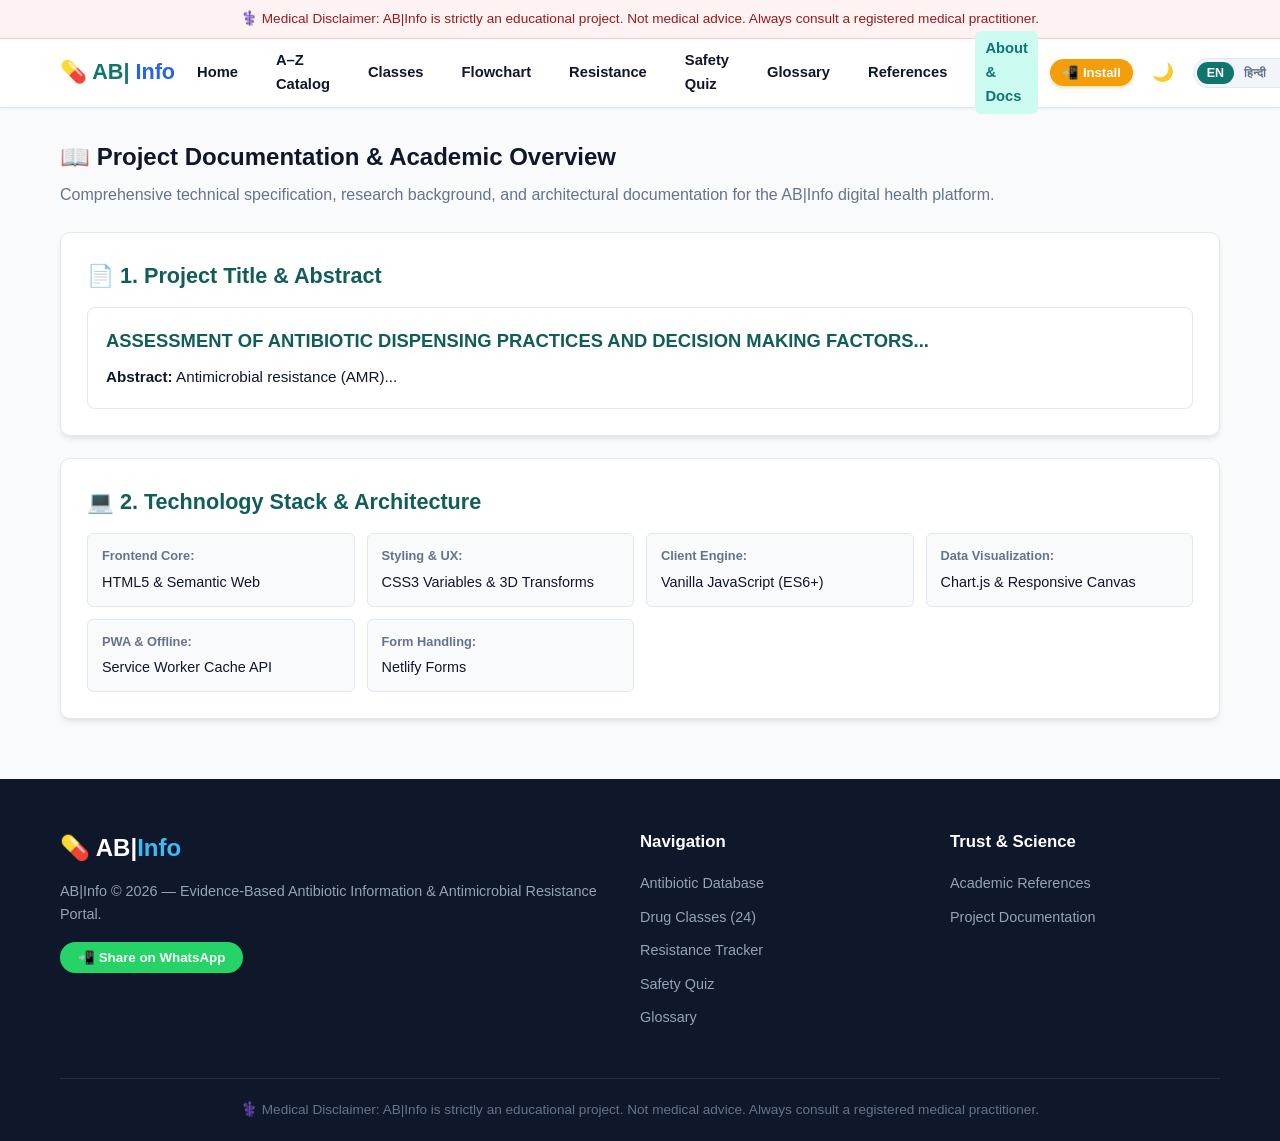
==== commit b71edbb8: "Add files via upload" ====
--- a/about.html
+++ b/about.html
@@ -33,11 +33,11 @@
       <button class="menu-btn" id="menuBtn" aria-label="Toggle navigation menu" aria-expanded="false">☰</button>
       <nav class="nav-links" id="navLinks" role="navigation" aria-label="Main Navigation">
         <a href="index.html" data-i18n="navHome">Home</a>
+        <a href="drugs.html" data-i18n="navDatabase">A–Z Catalog</a>
         <a href="classes.html" data-i18n="navClasses">Classes (24)</a>
-        <a href="index.html#drugs" data-i18n="navDatabase">A–Z Catalog</a>
-        <a href="index.html#resistance" data-i18n="navResistance">Resistance</a>
-        <a href="index.html#flowchart" data-i18n="navFlowchart">Flowchart</a>
-        <a href="index.html#quiz" data-i18n="navQuiz">Quiz</a>
+        <a href="flowchart.html" data-i18n="navFlowchart">Flowchart</a>
+        <a href="resistance.html" data-i18n="navResistance">Resistance</a>
+        <a href="quiz.html" data-i18n="navQuiz">Quiz</a>
         <a href="glossary.html" data-i18n="navGlossary">Glossary</a>
         <a href="references.html" data-i18n="navReferences">References</a>
         <a href="about.html" class="active-nav" data-i18n="navAbout">About &amp; Docs</a>
@@ -109,10 +109,10 @@
         <div class="footer-col">
           <h4>Navigation</h4>
           <ul class="footer-links">
-            <li><a href="index.html#drugs">Antibiotic Database</a></li>
+            <li><a href="drugs.html">Antibiotic Database</a></li>
             <li><a href="classes.html">Drug Classes (24)</a></li>
-            <li><a href="index.html#resistance">Resistance Tracker</a></li>
-            <li><a href="index.html#quiz">Safety Quiz</a></li>
+            <li><a href="resistance.html">Resistance Tracker</a></li>
+            <li><a href="quiz.html">Safety Quiz</a></li>
             <li><a href="glossary.html">Glossary</a></li>
           </ul>
         </div>
